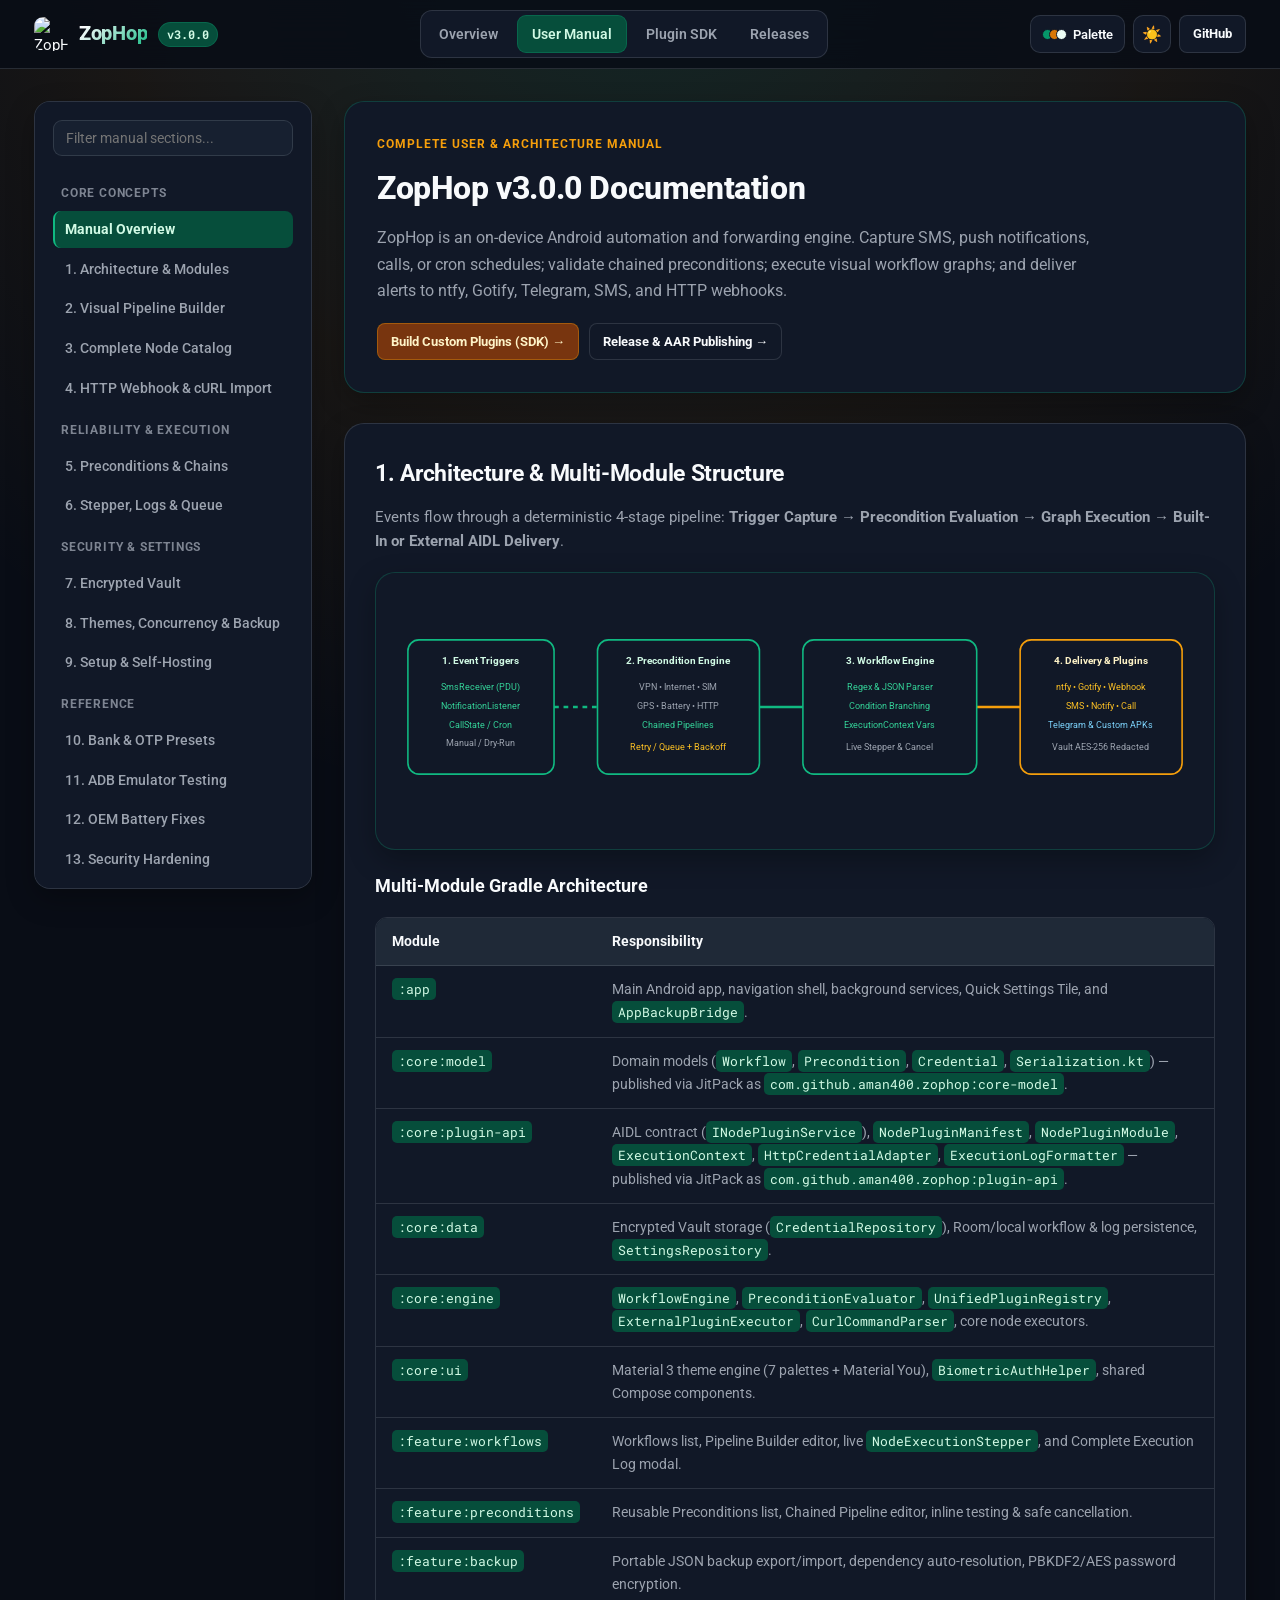
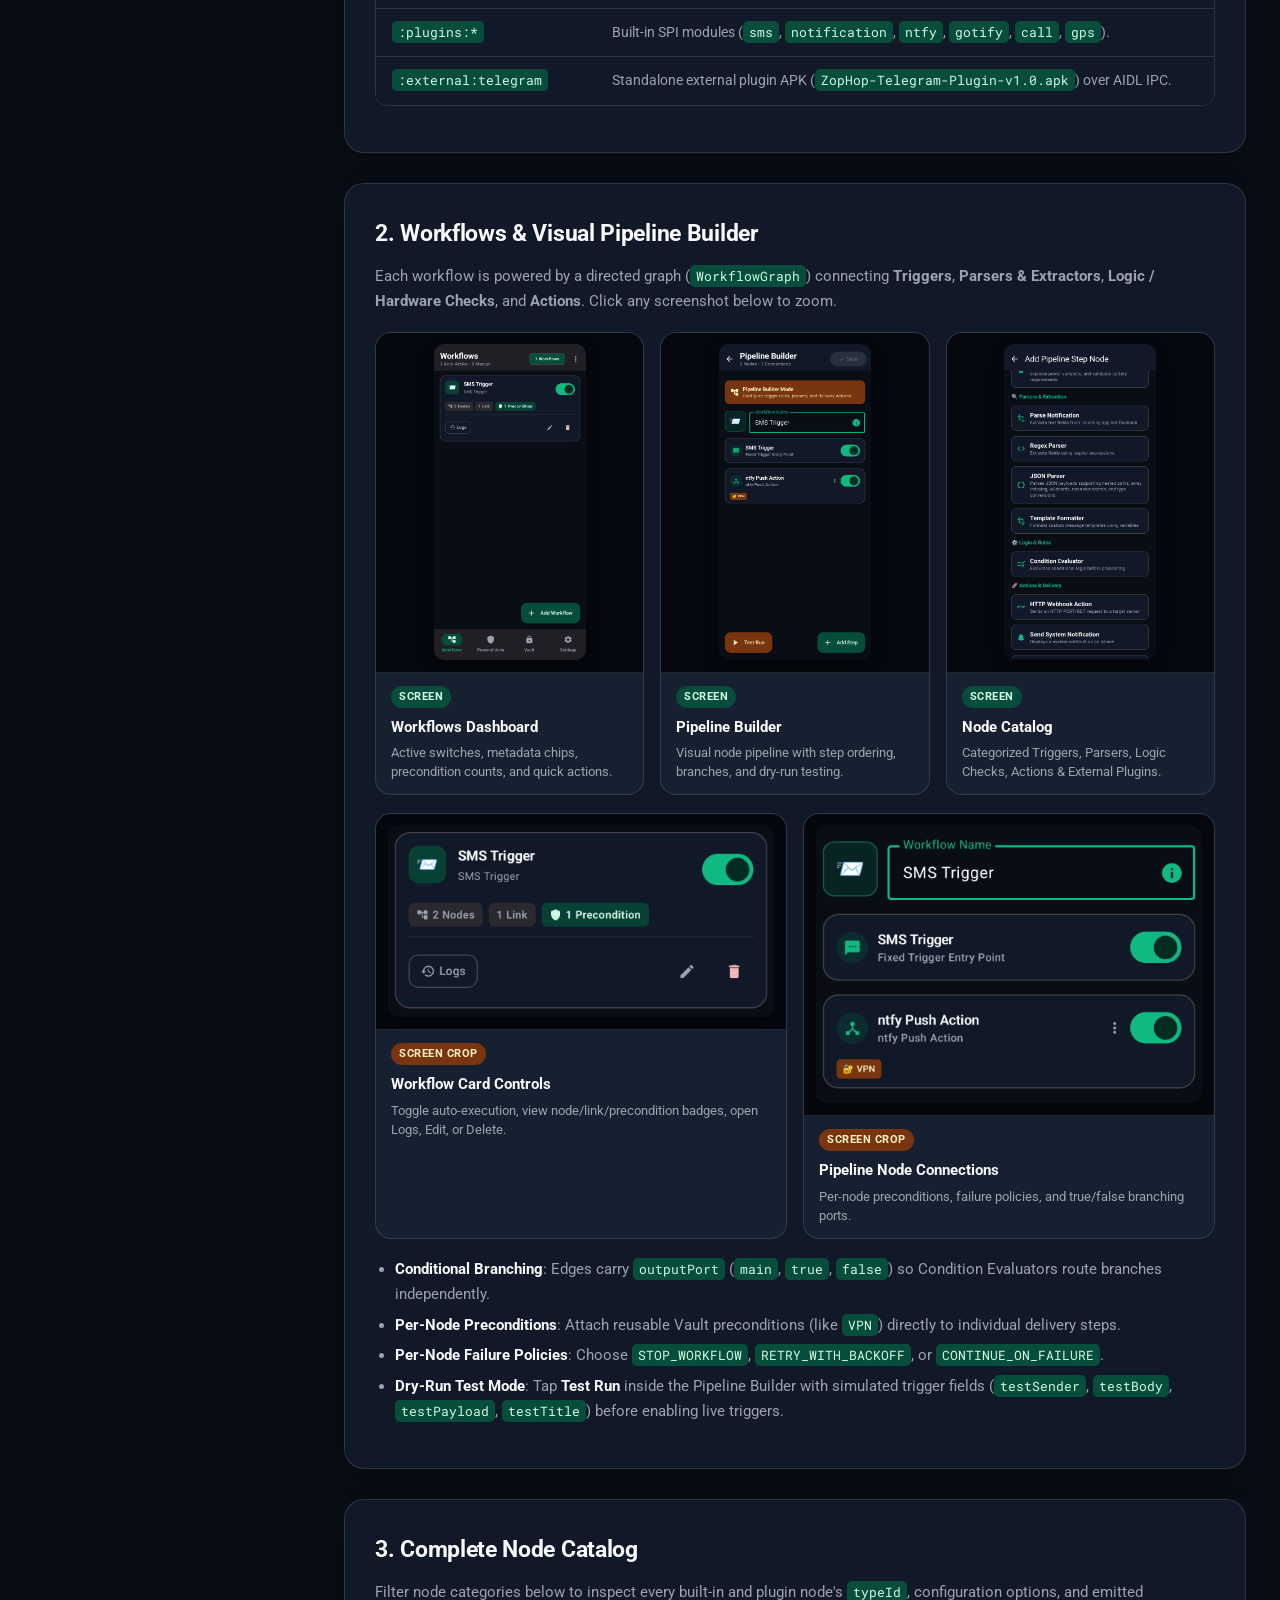
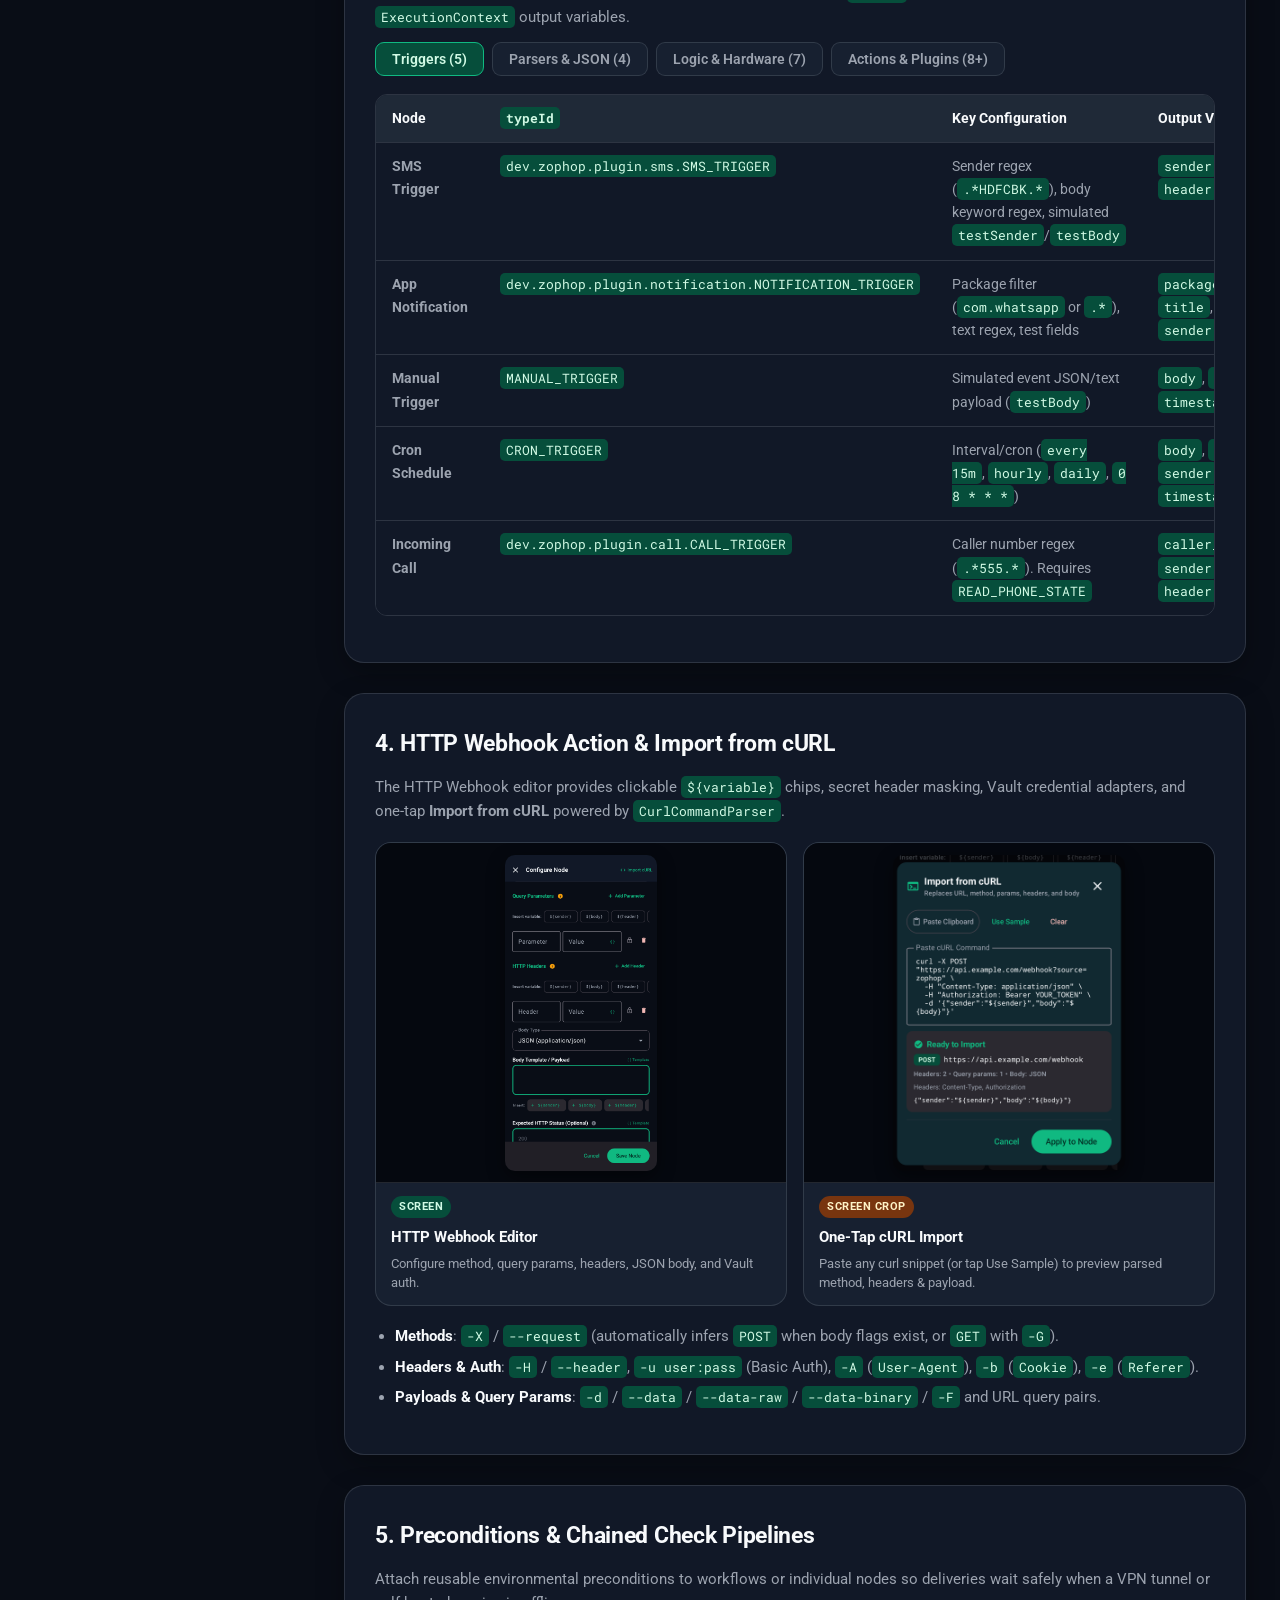
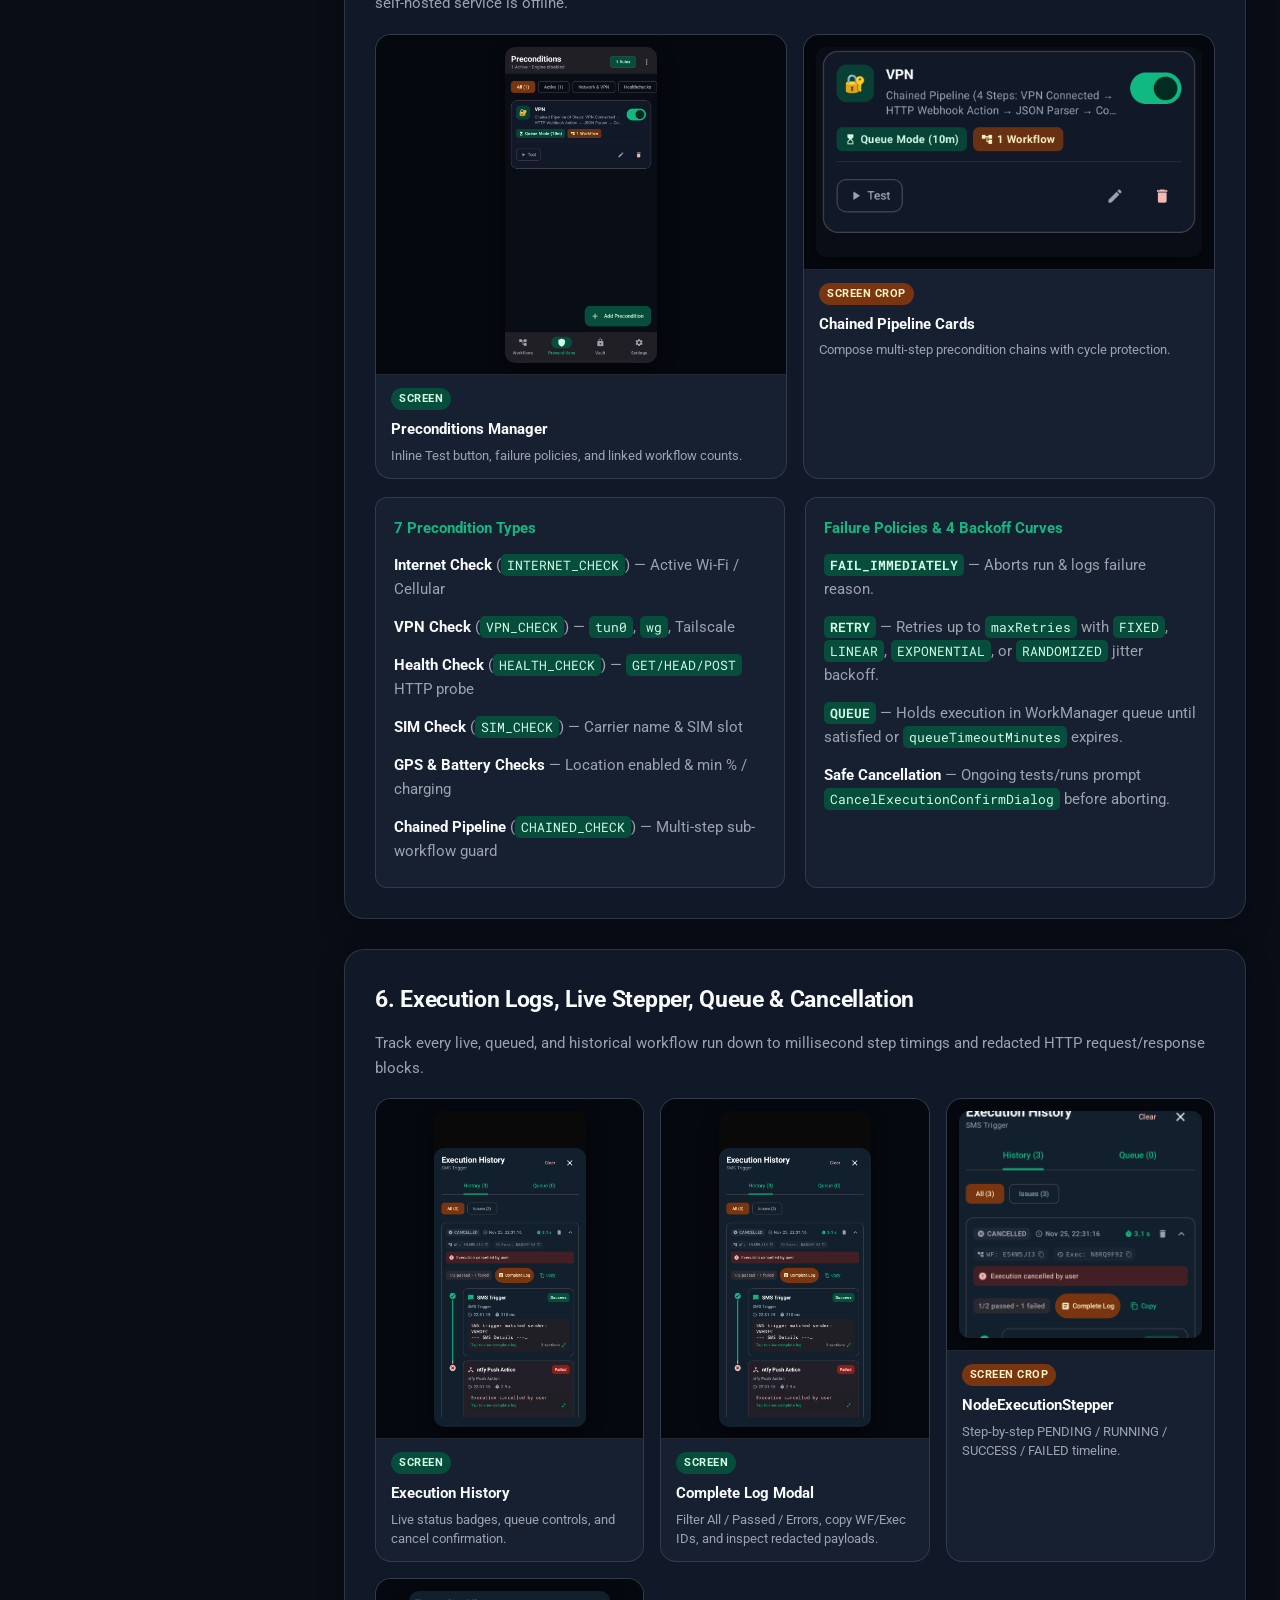
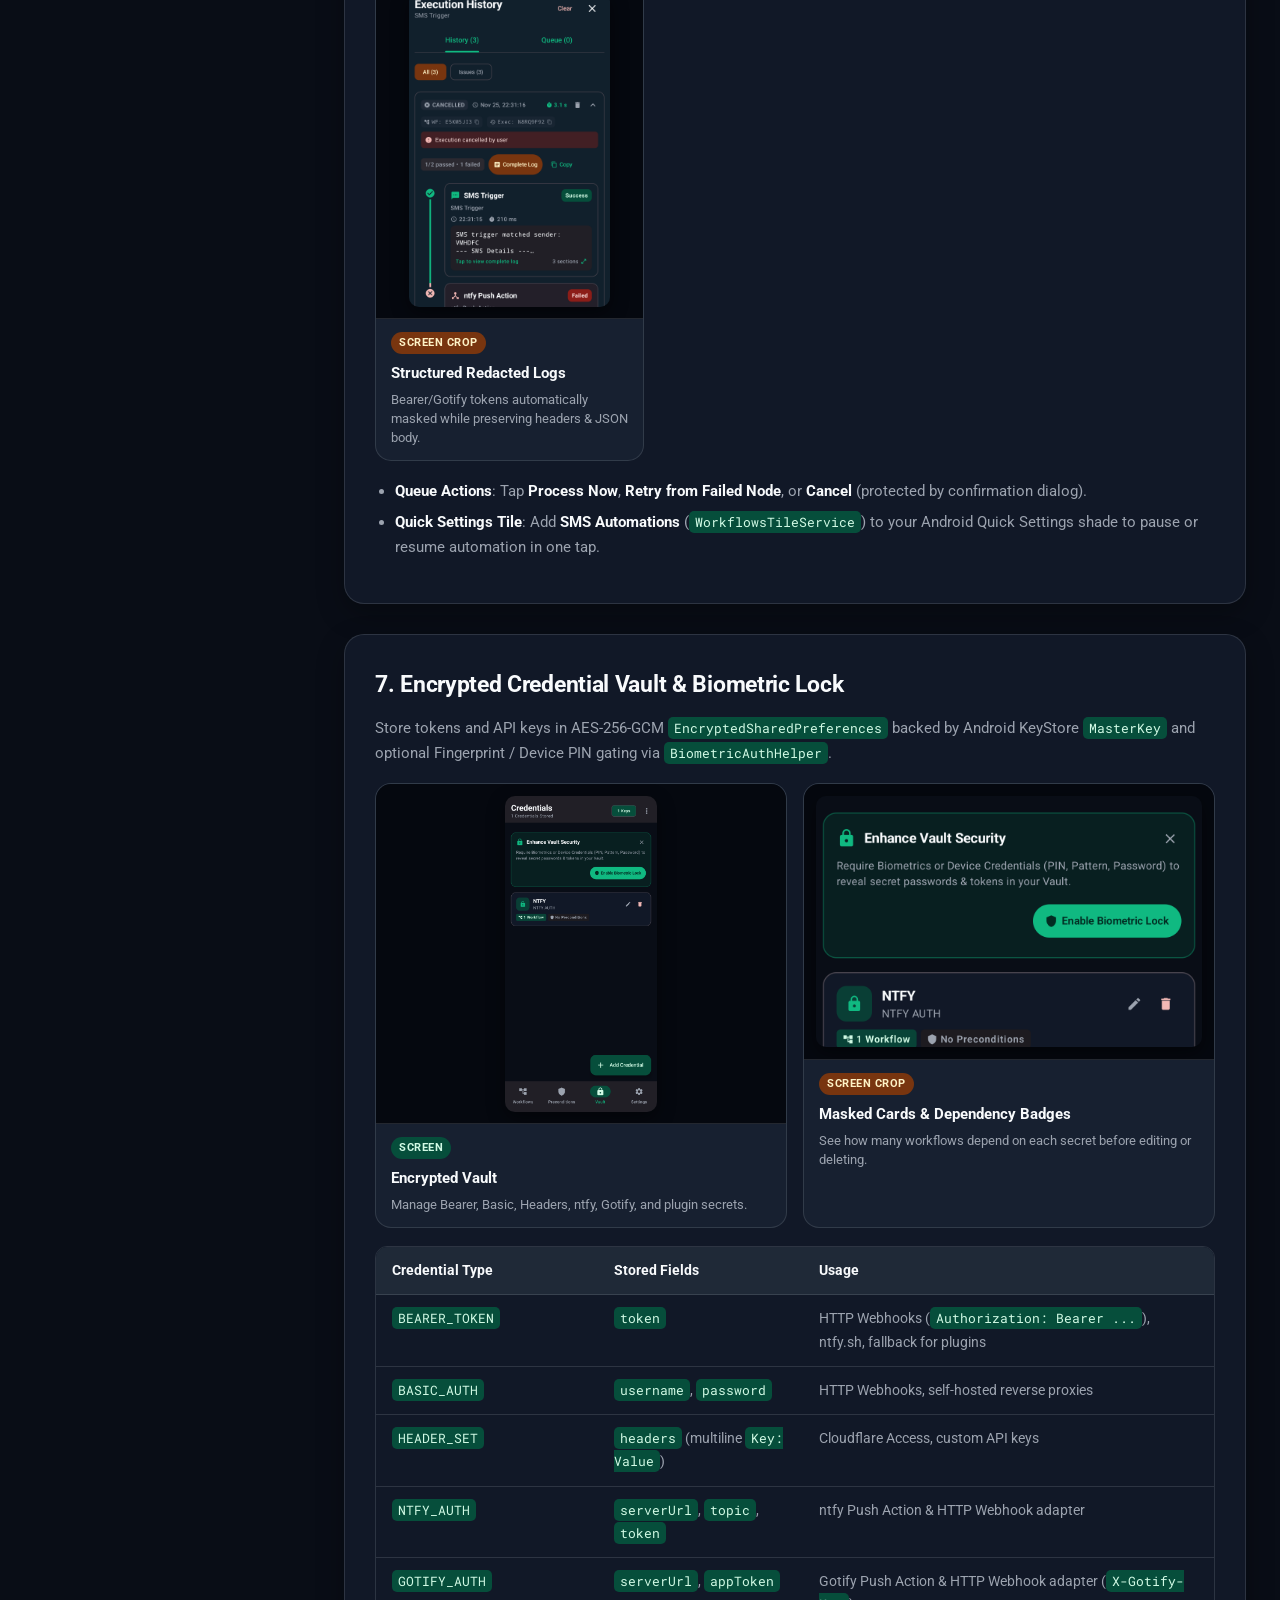
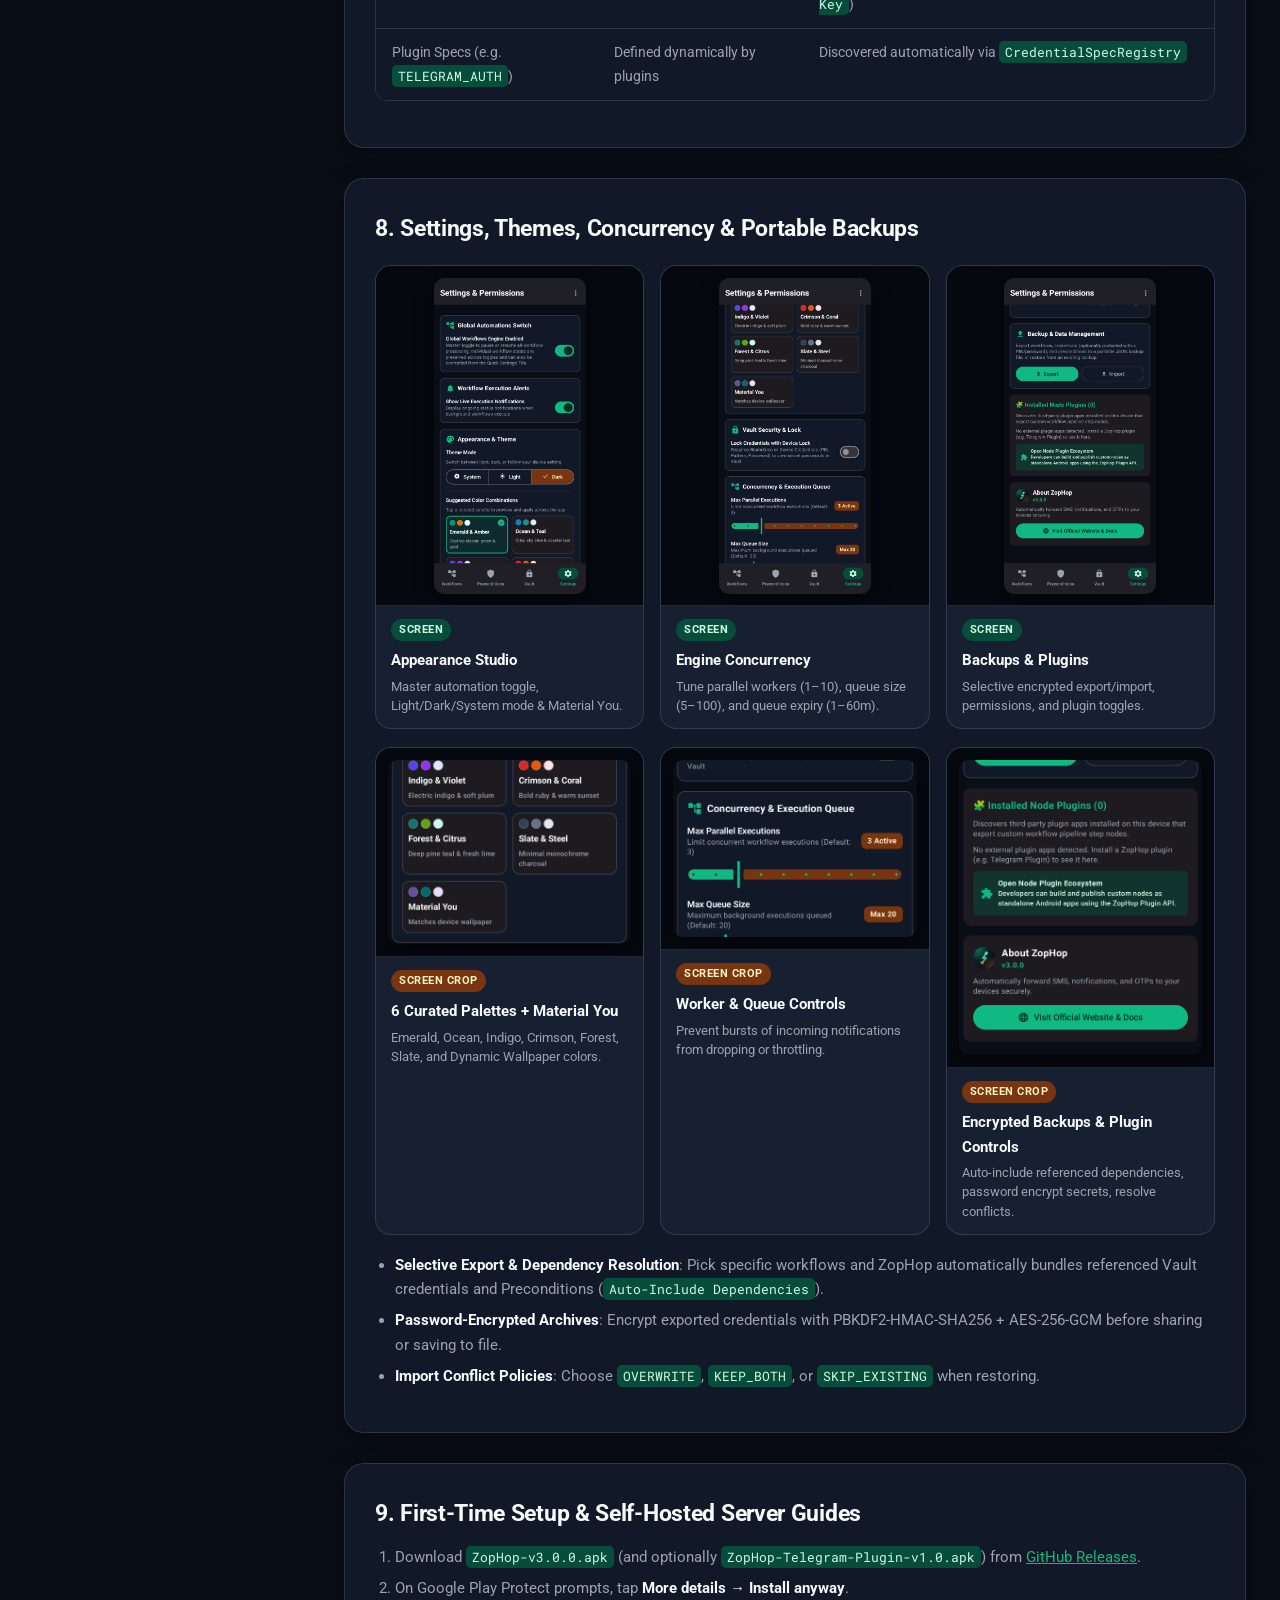
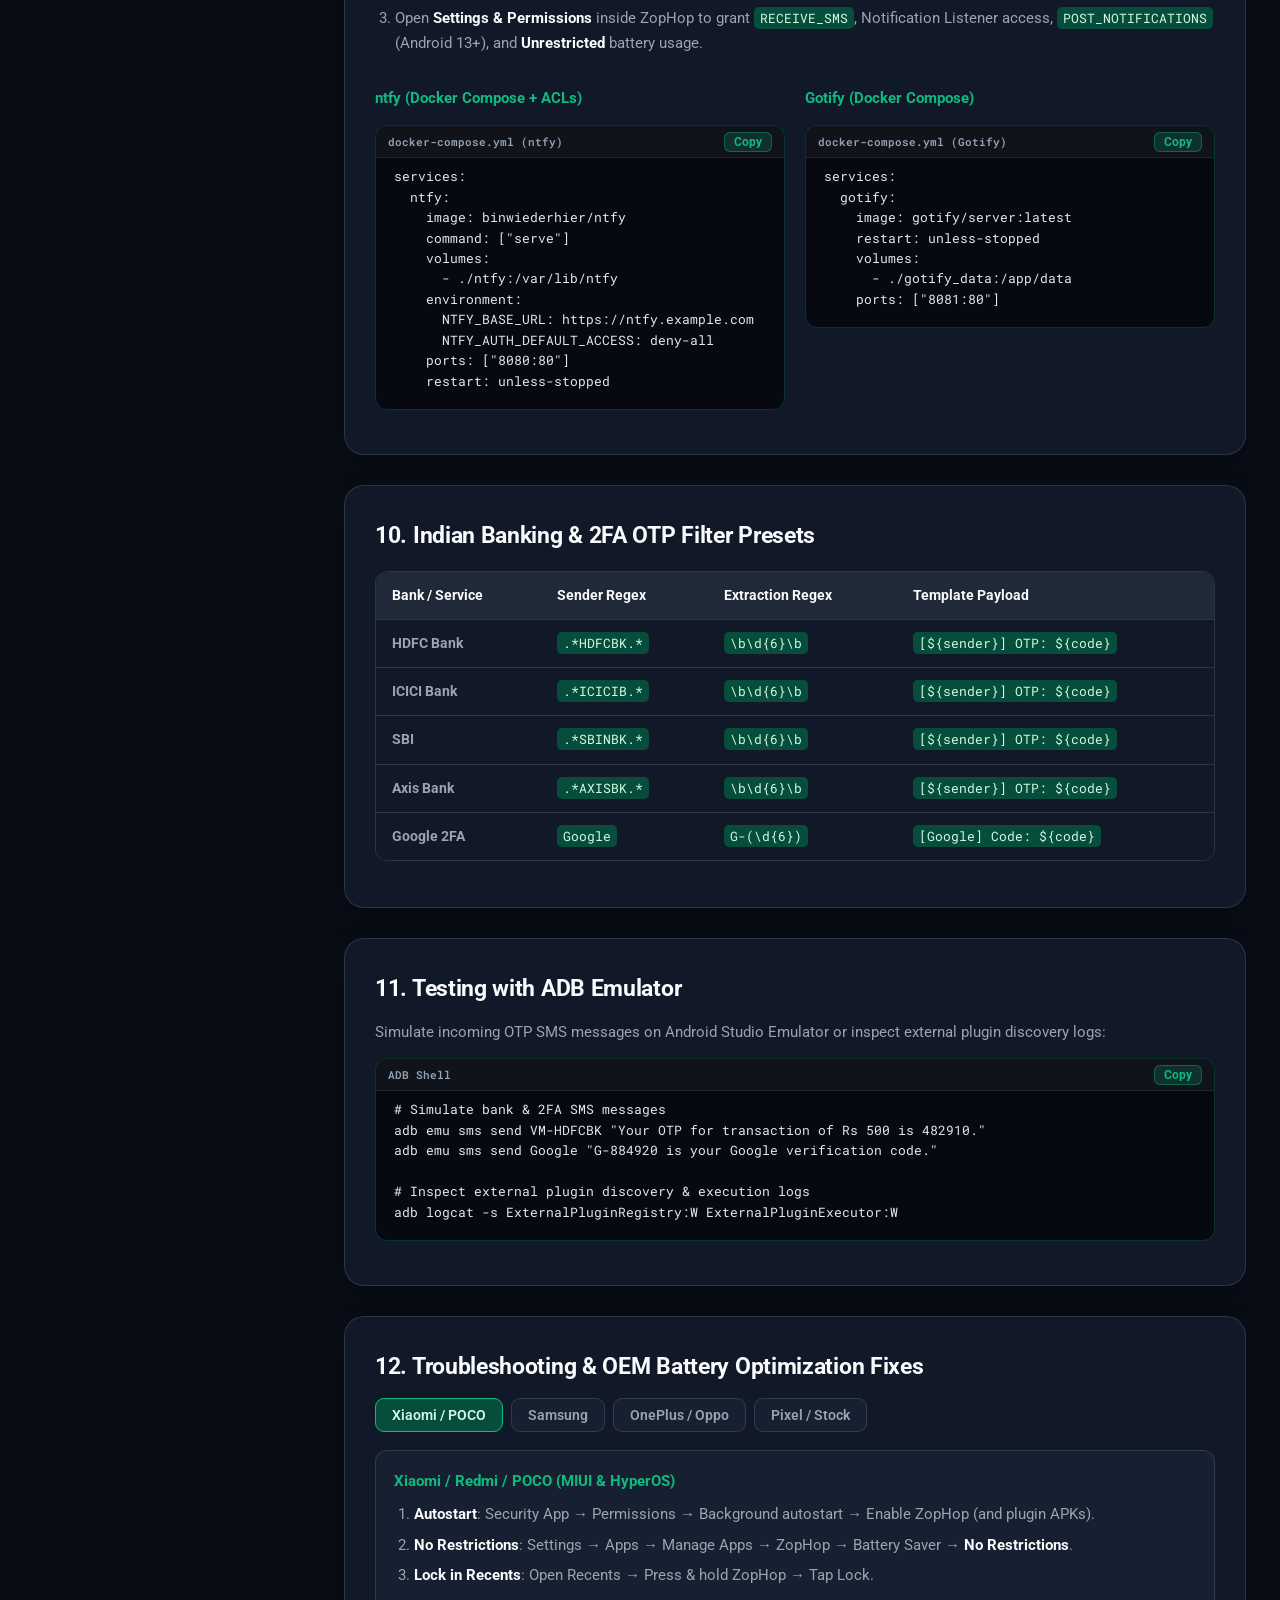
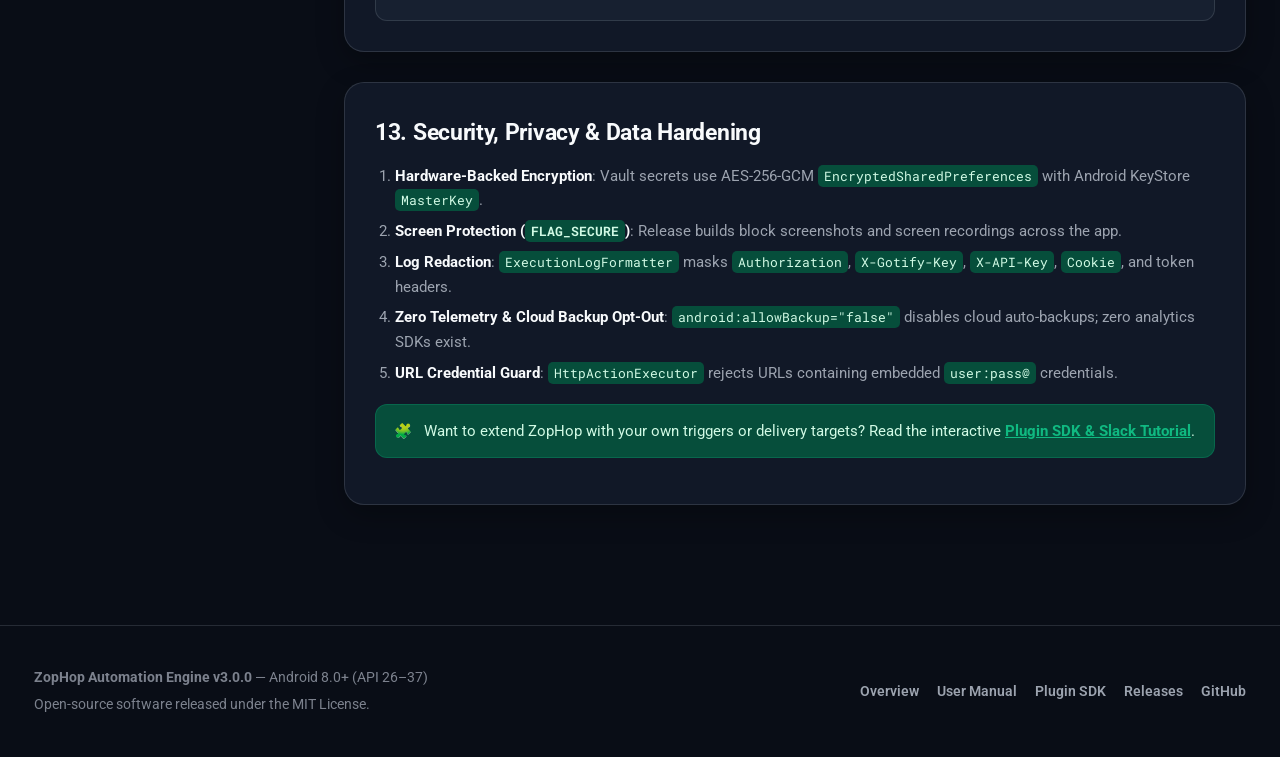
==== docs/manual.html @ 742d4a9e "docs(ci): revamp HTML docs portal, add JitPack SDK publishing, and centralize version constants - Re" ====
<!DOCTYPE html>
<html lang="en">
<head>
  <meta charset="UTF-8">
  <meta name="viewport" content="width=device-width, initial-scale=1.0">
  <title>ZopHop User &amp; Feature Manual — Complete Documentation</title>
  <meta name="description" content="Complete HTML documentation for ZopHop v3.0.0: Visual Workflow Builder, all 20+ nodes, JSON &amp; Regex parsers, cURL import, Preconditions, Live Execution Stepper, Biometric Vault, Themes, Concurrency &amp; Encrypted Backups.">
  <link rel="preconnect" href="https://fonts.googleapis.com">
  <link rel="preconnect" href="https://fonts.gstatic.com" crossorigin>
  <link href="https://fonts.googleapis.com/css2?family=Roboto:wght@400;500;700;900&family=Roboto+Mono:wght@400;500;700&display=swap" rel="stylesheet">
  <link rel="icon" type="image/svg+xml" href="assets/app-icon.svg">
  <link rel="stylesheet" href="styles.css">
  <script>const APP_VERSION = "3.0.0";</script>
  <script src="docs.js" defer></script>
</head>
<body>

  <!-- Shared Top Navigation -->
  <header class="site-header">
    <div class="container nav-bar">
      <a href="index.html" class="logo">
        <img src="assets/app-icon.svg" alt="ZopHop Logo" class="logo-img">
        <span class="logo-title">ZopHop</span>
        <span class="logo-ver app-version-v">v3.0.0</span>
      </a>

      <nav class="nav-pages" aria-label="Documentation Pages">
        <a href="index.html" class="nav-pill">Overview</a>
        <a href="manual.html" class="nav-pill active">User Manual</a>
        <a href="plugins.html" class="nav-pill">Plugin SDK</a>
        <a href="releases.html" class="nav-pill">Releases</a>
      </nav>

      <div class="nav-actions">
        <button id="sidebarToggle" class="icon-btn mobile-menu-btn" type="button" title="Toggle Table of Contents">☰</button>
        <button id="themeToggle" class="icon-btn" type="button" title="Toggle Dark/Light Theme">☀️</button>
        <a href="https://github.com/aman400/zophop" target="_blank" class="btn btn-secondary btn-sm">GitHub</a>
      </div>
    </div>
  </header>

  <div class="container">
    <div class="docs-shell">
      <!-- Sticky Sidebar TOC -->
      <aside class="docs-sidebar" id="docsSidebar">
        <input type="search" id="sidebarSearch" class="sidebar-search" placeholder="Filter manual sections...">

        <div class="sidebar-group-title">Core Concepts</div>
        <ul class="sidebar-nav">
          <li><a href="#overview" class="sidebar-link active" data-keywords="intro overview">Manual Overview</a></li>
          <li><a href="#architecture" class="sidebar-link" data-keywords="gradle modules architecture engine">1. Architecture &amp; Modules</a></li>
          <li><a href="#builder" class="sidebar-link" data-keywords="workflows pipeline graph card dry run test">2. Visual Pipeline Builder</a></li>
          <li><a href="#nodes" class="sidebar-link" data-keywords="trigger sms notification cron call regex json condition vpn gps">3. Complete Node Catalog</a></li>
          <li><a href="#curl" class="sidebar-link" data-keywords="http webhook curl import headers">4. HTTP Webhook &amp; cURL Import</a></li>
        </ul>

        <div class="sidebar-group-title">Reliability &amp; Execution</div>
        <ul class="sidebar-nav">
          <li><a href="#preconditions" class="sidebar-link" data-keywords="precondition vpn healthcheck chained backoff retry queue">5. Preconditions &amp; Chains</a></li>
          <li><a href="#logs" class="sidebar-link" data-keywords="stepper execution log queue cancel tile">6. Stepper, Logs &amp; Queue</a></li>
        </ul>

        <div class="sidebar-group-title">Security &amp; Settings</div>
        <ul class="sidebar-nav">
          <li><a href="#vault" class="sidebar-link" data-keywords="vault biometric keystore encrypted bearer gotify ntfy">7. Encrypted Vault</a></li>
          <li><a href="#settings" class="sidebar-link" data-keywords="themes palettes material you concurrency backup export import">8. Themes, Concurrency &amp; Backup</a></li>
          <li><a href="#setup" class="sidebar-link" data-keywords="install apk docker ntfy gotify">9. Setup &amp; Self-Hosting</a></li>
        </ul>

        <div class="sidebar-group-title">Reference</div>
        <ul class="sidebar-nav">
          <li><a href="#presets" class="sidebar-link" data-keywords="bank hdfc icici sbi axis google otp regex">10. Bank &amp; OTP Presets</a></li>
          <li><a href="#testing" class="sidebar-link" data-keywords="adb emulator sms logcat">11. ADB Emulator Testing</a></li>
          <li><a href="#battery" class="sidebar-link" data-keywords="oem xiaomi samsung oneplus pixel battery">12. OEM Battery Fixes</a></li>
          <li><a href="#security" class="sidebar-link" data-keywords="security flag_secure privacy redaction">13. Security Hardening</a></li>
        </ul>
      </aside>

      <!-- Main Documentation Body -->
      <main class="docs-content">
        <div class="doc-hero" id="overview">
          <span class="section-tag">Complete User &amp; Architecture Manual</span>
          <h1 class="section-title">ZopHop <span class="app-version-v">v3.0.0</span> Documentation</h1>
          <p class="section-subtitle" style="margin-bottom: 18px;">
            ZopHop is an on-device Android automation and forwarding engine. Capture SMS, push notifications, calls, or cron schedules; validate chained preconditions; execute visual workflow graphs; and deliver alerts to ntfy, Gotify, Telegram, SMS, and HTTP webhooks.
          </p>
          <div style="display:flex; gap:10px; flex-wrap:wrap;">
            <a href="plugins.html" class="btn btn-amber btn-sm">Build Custom Plugins (SDK) →</a>
            <a href="releases.html" class="btn btn-secondary btn-sm">Release &amp; AAR Publishing →</a>
          </div>
        </div>

        <!-- Section 1: Architecture -->
        <section class="doc-section" id="architecture">
          <h2>1. Architecture &amp; Multi-Module Structure</h2>
          <p>Events flow through a deterministic 4-stage pipeline: <strong>Trigger Capture → Precondition Evaluation → Graph Execution → Built-In or External AIDL Delivery</strong>.</p>

          <div class="arch-card" style="margin:18px 0;">
            <div class="arch-svg-container">
              <svg viewBox="0 0 1000 220" width="100%" height="220" fill="none" xmlns="http://www.w3.org/2000/svg">
                <path d="M 195 110 L 250 110" stroke="#10b981" stroke-width="3" stroke-dasharray="6 6"/>
                <path d="M 455 110 L 510 110" stroke="#10b981" stroke-width="3"/>
                <path d="M 730 110 L 785 110" stroke="#f59e0b" stroke-width="3"/>

                <rect x="10" y="25" width="185" height="170" rx="14" fill="#111827" stroke="#10b981" stroke-width="2"/>
                <text x="102" y="56" text-anchor="middle" fill="#d1fae5" font-family="Roboto, sans-serif" font-weight="700" font-size="13">1. Event Triggers</text>
                <text x="102" y="88" text-anchor="middle" fill="#34d399" font-family="Roboto, sans-serif" font-size="12">SmsReceiver (PDU)</text>
                <text x="102" y="112" text-anchor="middle" fill="#34d399" font-family="Roboto, sans-serif" font-size="12">NotificationListener</text>
                <text x="102" y="136" text-anchor="middle" fill="#34d399" font-family="Roboto, sans-serif" font-size="12">CallState / Cron</text>
                <text x="102" y="160" text-anchor="middle" fill="#9ca3af" font-family="Roboto, sans-serif" font-size="12">Manual / Dry-Run</text>

                <rect x="250" y="25" width="205" height="170" rx="14" fill="#111827" stroke="#10b981" stroke-width="2"/>
                <text x="352" y="56" text-anchor="middle" fill="#d1fae5" font-family="Roboto, sans-serif" font-weight="700" font-size="13">2. Precondition Engine</text>
                <text x="352" y="88" text-anchor="middle" fill="#9ca3af" font-family="Roboto, sans-serif" font-size="12">VPN • Internet • SIM</text>
                <text x="352" y="112" text-anchor="middle" fill="#9ca3af" font-family="Roboto, sans-serif" font-size="12">GPS • Battery • HTTP</text>
                <text x="352" y="136" text-anchor="middle" fill="#34d399" font-family="Roboto, sans-serif" font-size="12">Chained Pipelines</text>
                <text x="352" y="164" text-anchor="middle" fill="#fbbf24" font-family="Roboto, sans-serif" font-size="11">Retry / Queue + Backoff</text>

                <rect x="510" y="25" width="220" height="170" rx="14" fill="#111827" stroke="#10b981" stroke-width="2"/>
                <text x="620" y="56" text-anchor="middle" fill="#d1fae5" font-family="Roboto, sans-serif" font-weight="700" font-size="13">3. Workflow Engine</text>
                <text x="620" y="88" text-anchor="middle" fill="#34d399" font-family="Roboto, sans-serif" font-size="12">Regex &amp; JSON Parser</text>
                <text x="620" y="112" text-anchor="middle" fill="#34d399" font-family="Roboto, sans-serif" font-size="12">Condition Branching</text>
                <text x="620" y="136" text-anchor="middle" fill="#34d399" font-family="Roboto, sans-serif" font-size="12">ExecutionContext Vars</text>
                <text x="620" y="164" text-anchor="middle" fill="#9ca3af" font-family="Roboto, sans-serif" font-size="11">Live Stepper &amp; Cancel</text>

                <rect x="785" y="25" width="205" height="170" rx="14" fill="#111827" stroke="#f59e0b" stroke-width="2"/>
                <text x="887" y="56" text-anchor="middle" fill="#fef3c7" font-family="Roboto, sans-serif" font-weight="700" font-size="13">4. Delivery &amp; Plugins</text>
                <text x="887" y="88" text-anchor="middle" fill="#fbbf24" font-family="Roboto, sans-serif" font-size="12">ntfy • Gotify • Webhook</text>
                <text x="887" y="112" text-anchor="middle" fill="#fbbf24" font-family="Roboto, sans-serif" font-size="12">SMS • Notify • Call</text>
                <text x="887" y="136" text-anchor="middle" fill="#7dd3fc" font-family="Roboto, sans-serif" font-size="12">Telegram &amp; Custom APKs</text>
                <text x="887" y="164" text-anchor="middle" fill="#9ca3af" font-family="Roboto, sans-serif" font-size="11">Vault AES-256 Redacted</text>
              </svg>
            </div>
          </div>

          <h3>Multi-Module Gradle Architecture</h3>
          <div class="table-container">
            <table>
              <thead>
                <tr><th>Module</th><th>Responsibility</th></tr>
              </thead>
              <tbody>
                <tr><td><code>:app</code></td><td>Main Android app, navigation shell, background services, Quick Settings Tile, and <code>AppBackupBridge</code>.</td></tr>
                <tr><td><code>:core:model</code></td><td>Domain models (<code>Workflow</code>, <code>Precondition</code>, <code>Credential</code>, <code>Serialization.kt</code>) — published via JitPack as <code>com.github.aman400.zophop:core-model</code>.</td></tr>
                <tr><td><code>:core:plugin-api</code></td><td>AIDL contract (<code>INodePluginService</code>), <code>NodePluginManifest</code>, <code>NodePluginModule</code>, <code>ExecutionContext</code>, <code>HttpCredentialAdapter</code>, <code>ExecutionLogFormatter</code> — published via JitPack as <code>com.github.aman400.zophop:plugin-api</code>.</td></tr>
                <tr><td><code>:core:data</code></td><td>Encrypted Vault storage (<code>CredentialRepository</code>), Room/local workflow &amp; log persistence, <code>SettingsRepository</code>.</td></tr>
                <tr><td><code>:core:engine</code></td><td><code>WorkflowEngine</code>, <code>PreconditionEvaluator</code>, <code>UnifiedPluginRegistry</code>, <code>ExternalPluginExecutor</code>, <code>CurlCommandParser</code>, core node executors.</td></tr>
                <tr><td><code>:core:ui</code></td><td>Material 3 theme engine (7 palettes + Material You), <code>BiometricAuthHelper</code>, shared Compose components.</td></tr>
                <tr><td><code>:feature:workflows</code></td><td>Workflows list, Pipeline Builder editor, live <code>NodeExecutionStepper</code>, and Complete Execution Log modal.</td></tr>
                <tr><td><code>:feature:preconditions</code></td><td>Reusable Preconditions list, Chained Pipeline editor, inline testing &amp; safe cancellation.</td></tr>
                <tr><td><code>:feature:backup</code></td><td>Portable JSON backup export/import, dependency auto-resolution, PBKDF2/AES password encryption.</td></tr>
                <tr><td><code>:plugins:*</code></td><td>Built-in SPI modules (<code>sms</code>, <code>notification</code>, <code>ntfy</code>, <code>gotify</code>, <code>call</code>, <code>gps</code>).</td></tr>
                <tr><td><code>:external:telegram</code></td><td>Standalone external plugin APK (<code>ZopHop-Telegram-Plugin-v1.0.apk</code>) over AIDL IPC.</td></tr>
              </tbody>
            </table>
          </div>
        </section>

        <!-- Section 2: Workflows & Pipeline Builder -->
        <section class="doc-section" id="builder">
          <h2>2. Workflows &amp; Visual Pipeline Builder</h2>
          <p>Each workflow is powered by a directed graph (<code>WorkflowGraph</code>) connecting <strong>Triggers</strong>, <strong>Parsers &amp; Extractors</strong>, <strong>Logic / Hardware Checks</strong>, and <strong>Actions</strong>. Click any screenshot below to zoom.</p>

          <div class="shot-row">
            <div class="shot-card" data-title="Workflows Dashboard">
              <div class="shot-media"><img src="assets/screenshots/workflows-list.png" alt="Workflows List"></div>
              <div class="shot-meta"><span class="shot-badge">Screen</span><div class="shot-title">Workflows Dashboard</div><div class="shot-caption">Active switches, metadata chips, precondition counts, and quick actions.</div></div>
            </div>
            <div class="shot-card" data-title="Pipeline Builder Canvas">
              <div class="shot-media"><img src="assets/screenshots/pipeline-builder.png" alt="Pipeline Builder"></div>
              <div class="shot-meta"><span class="shot-badge">Screen</span><div class="shot-title">Pipeline Builder</div><div class="shot-caption">Visual node pipeline with step ordering, branches, and dry-run testing.</div></div>
            </div>
            <div class="shot-card" data-title="Step Picker Node Catalog">
              <div class="shot-media"><img src="assets/screenshots/node-catalog.png" alt="Node Catalog"></div>
              <div class="shot-meta"><span class="shot-badge">Screen</span><div class="shot-title">Node Catalog</div><div class="shot-caption">Categorized Triggers, Parsers, Logic Checks, Actions &amp; External Plugins.</div></div>
            </div>
          </div>

          <div class="shot-row">
            <div class="shot-card" data-title="Workflow Card Detail (Cropped)">
              <div class="shot-media"><img src="assets/screenshots/crop-workflow-card.png" alt="Workflow Card Cropping"></div>
              <div class="shot-meta"><span class="shot-badge crop">Screen Crop</span><div class="shot-title">Workflow Card Controls</div><div class="shot-caption">Toggle auto-execution, view node/link/precondition badges, open Logs, Edit, or Delete.</div></div>
            </div>
            <div class="shot-card" data-title="Pipeline Nodes &amp; Branches (Cropped)">
              <div class="shot-media"><img src="assets/screenshots/crop-pipeline-nodes.png" alt="Pipeline Nodes Cropping"></div>
              <div class="shot-meta"><span class="shot-badge crop">Screen Crop</span><div class="shot-title">Pipeline Node Connections</div><div class="shot-caption">Per-node preconditions, failure policies, and true/false branching ports.</div></div>
            </div>
          </div>

          <ul>
            <li><strong>Conditional Branching</strong>: Edges carry <code>outputPort</code> (<code>main</code>, <code>true</code>, <code>false</code>) so Condition Evaluators route branches independently.</li>
            <li><strong>Per-Node Preconditions</strong>: Attach reusable Vault preconditions (like <code>VPN</code>) directly to individual delivery steps.</li>
            <li><strong>Per-Node Failure Policies</strong>: Choose <code>STOP_WORKFLOW</code>, <code>RETRY_WITH_BACKOFF</code>, or <code>CONTINUE_ON_FAILURE</code>.</li>
            <li><strong>Dry-Run Test Mode</strong>: Tap <strong>Test Run</strong> inside the Pipeline Builder with simulated trigger fields (<code>testSender</code>, <code>testBody</code>, <code>testPayload</code>, <code>testTitle</code>) before enabling live triggers.</li>
          </ul>
        </section>

        <!-- Section 3: Complete Node Catalog (Tabbed UI) -->
        <section class="doc-section" id="nodes" data-tab-group="nodes">
          <h2>3. Complete Node Catalog</h2>
          <p>Filter node categories below to inspect every built-in and plugin node's <code>typeId</code>, configuration options, and emitted <code>ExecutionContext</code> output variables.</p>

          <div class="tab-nav">
            <button class="tab-btn active" data-tab="nodes-triggers" type="button">Triggers (5)</button>
            <button class="tab-btn" data-tab="nodes-parsers" type="button">Parsers &amp; JSON (4)</button>
            <button class="tab-btn" data-tab="nodes-logic" type="button">Logic &amp; Hardware (7)</button>
            <button class="tab-btn" data-tab="nodes-actions" type="button">Actions &amp; Plugins (8+)</button>
          </div>

          <div class="tab-panel active" id="nodes-triggers">
            <div class="table-container">
              <table>
                <thead><tr><th>Node</th><th><code>typeId</code></th><th>Key Configuration</th><th>Output Variables</th></tr></thead>
                <tbody>
                  <tr><td><strong>SMS Trigger</strong></td><td><code>dev.zophop.plugin.sms.SMS_TRIGGER</code></td><td>Sender regex (<code>.*HDFCBK.*</code>), body keyword regex, simulated <code>testSender</code>/<code>testBody</code></td><td><code>sender</code>, <code>body</code>, <code>header</code>, <code>text</code></td></tr>
                  <tr><td><strong>App Notification</strong></td><td><code>dev.zophop.plugin.notification.NOTIFICATION_TRIGGER</code></td><td>Package filter (<code>com.whatsapp</code> or <code>.*</code>), text regex, test fields</td><td><code>package_name</code>, <code>title</code>, <code>text</code>, <code>sender</code>, <code>body</code></td></tr>
                  <tr><td><strong>Manual Trigger</strong></td><td><code>MANUAL_TRIGGER</code></td><td>Simulated event JSON/text payload (<code>testBody</code>)</td><td><code>body</code>, <code>text</code>, <code>timestamp</code></td></tr>
                  <tr><td><strong>Cron Schedule</strong></td><td><code>CRON_TRIGGER</code></td><td>Interval/cron (<code>every 15m</code>, <code>hourly</code>, <code>daily</code>, <code>0 8 * * *</code>)</td><td><code>body</code>, <code>text</code>, <code>sender</code>, <code>timestamp</code></td></tr>
                  <tr><td><strong>Incoming Call</strong></td><td><code>dev.zophop.plugin.call.CALL_TRIGGER</code></td><td>Caller number regex (<code>.*555.*</code>). Requires <code>READ_PHONE_STATE</code></td><td><code>caller_number</code>, <code>sender</code>, <code>header</code></td></tr>
                </tbody>
              </table>
            </div>
          </div>

          <div class="tab-panel" id="nodes-parsers">
            <div class="table-container">
              <table>
                <thead><tr><th>Node</th><th><code>typeId</code></th><th>Capabilities</th><th>Outputs</th></tr></thead>
                <tbody>
                  <tr><td><strong>Parse Notification</strong></td><td><code>PARSE_NOTIFICATION</code></td><td>Regex field extraction from notification text into <code>outputKey</code></td><td><code>code</code>, <code>otp</code>, custom key</td></tr>
                  <tr><td><strong>Regex Parser</strong></td><td><code>REGEX_PARSER</code></td><td>Capture group 1 and named groups <code>(?&lt;amount&gt;...)</code></td><td><code>code</code>, <code>otp</code>, named groups</td></tr>
                  <tr><td><strong>JSON Parser</strong></td><td><code>JSON_PARSER</code></td><td>Path extraction from <code>http_response</code>/<code>body</code>; strips Markdown fences</td><td><code>json_output</code>, <code>code</code>, <code>otp</code>, custom key</td></tr>
                  <tr><td><strong>Template Formatter</strong></td><td><code>TEMPLATE_FORMATTER</code></td><td>Renders <code>${var}</code> &amp; <code>{var}</code> tokens into reusable payloads</td><td><code>formatted_payload</code>, <code>payload</code></td></tr>
                </tbody>
              </table>
            </div>
            <h4>JSON Parser Query Syntax &amp; 8 Target Types</h4>
            <ul>
              <li><strong>Nested &amp; Bracket Keys</strong>: <code>data.user.id</code>, <code>data['x-api-status']</code></li>
              <li><strong>Array &amp; Negative Indices</strong>: <code>items[0].code</code>, <code>items[-1]</code> (last item), <code>matrix[0][1]</code></li>
              <li><strong>Wildcard Projection</strong>: <code>users[*].name</code></li>
              <li><strong>Collection Lengths</strong>: <code>items.length</code>, <code>items.size</code>, <code>items.count</code></li>
              <li><strong>Recursive Deep Search</strong>: <code>..otp</code> (finds first non-null <code>otp</code> key at any depth)</li>
              <li><strong>Target Types (<code>targetType</code>)</strong>: <code>AUTO</code>, <code>STRING</code>, <code>NUMBER</code>, <code>DOUBLE</code>, <code>BOOLEAN</code>, <code>JSON_STRING</code>, <code>COUNT</code>, <code>ARRAY</code> (with <code>defaultValue</code> fallback).</li>
            </ul>
          </div>

          <div class="tab-panel" id="nodes-logic">
            <ul>
              <li><strong>Condition Evaluator (<code>CONDITION</code>)</strong>: Branches onto <code>"true"</code> or <code>"false"</code> ports across 14 operators:
                <ul>
                  <li>String: <code>EQUALS</code>, <code>NOT_EQUALS</code>, <code>CONTAINS</code>, <code>NOT_CONTAINS</code>, <code>STARTS_WITH</code>, <code>ENDS_WITH</code>, <code>REGEX_MATCH</code>, <code>NOT_REGEX_MATCH</code></li>
                  <li>Presence: <code>NOT_EMPTY</code>, <code>IS_EMPTY</code></li>
                  <li>Numeric: <code>GREATER_THAN</code>, <code>GREATER_THAN_OR_EQUAL</code>, <code>LESS_THAN</code>, <code>LESS_THAN_OR_EQUAL</code></li>
                </ul>
              </li>
              <li><strong>VPN Check (<code>VPN_CHECK</code>)</strong>: Inspects <code>tun</code>, <code>wg</code>, <code>tailscale</code>. Outputs <code>vpn_connected</code>, <code>vpn_interface</code>, <code>vpn_type</code>.</li>
              <li><strong>GPS Check (<code>GPS_CHECK</code>)</strong>: Verifies location hardware &amp; captures coordinates. Outputs <code>gps_enabled</code>, <code>latitude</code>, <code>longitude</code>, <code>accuracy</code>, <code>maps_url</code>.</li>
              <li><strong>Internet Check (<code>INTERNET_CHECK</code>)</strong>: Verifies active connectivity (<code>ANY</code>, <code>WIFI</code>, <code>CELLULAR</code>). Outputs <code>internet_connected</code>, <code>network_type</code>, <code>is_metered</code>.</li>
              <li><strong>Bluetooth Check (<code>BLUETOOTH_CHECK</code>)</strong>: Checks Bluetooth state &amp; optional bonded device name. Outputs <code>bluetooth_enabled</code>, <code>bluetooth_connected</code>, <code>connected_device_name</code>, <code>bonded_device_count</code>.</li>
              <li><strong>SIM Check (<code>SIM_CHECK</code>)</strong>: Verifies SIM readiness &amp; carrier name filter. Outputs <code>sim_ready</code>, <code>carrier_name</code>, <code>sim_count</code>, <code>is_roaming</code>.</li>
              <li><strong>Battery Check (<code>BATTERY_CHECK</code>)</strong>: Enforces minimum battery % &amp; optional charging state. Outputs <code>battery_percent</code>, <code>is_charging</code>, <code>charging_status</code>.</li>
            </ul>
          </div>

          <div class="tab-panel" id="nodes-actions">
            <div class="table-container">
              <table>
                <thead><tr><th>Action Node</th><th><code>typeId</code></th><th>Capabilities &amp; Notes</th></tr></thead>
                <tbody>
                  <tr><td><strong>ntfy Push</strong></td><td><code>dev.zophop.plugin.ntfy.NTFY_ACTION</code></td><td>Topic, priority (1–5), title, tags, <code>NTFY_AUTH</code> / <code>BEARER_TOKEN</code> Vault auth.</td></tr>
                  <tr><td><strong>Gotify Push</strong></td><td><code>dev.zophop.plugin.gotify.GOTIFY_ACTION</code></td><td>Gotify server push with priority (1–10) &amp; <code>X-Gotify-Key</code> (<code>GOTIFY_AUTH</code>).</td></tr>
                  <tr><td><strong>HTTP Webhook</strong></td><td><code>HTTP_ACTION</code></td><td><code>GET/POST/PUT/PATCH/DELETE/HEAD</code>, headers, JSON/Form/Raw body, Vault auth, <strong>cURL Import</strong>. Outputs <code>http_response</code>, <code>http_status</code>.</td></tr>
                  <tr><td><strong>System Notification</strong></td><td><code>SEND_NOTIFICATION_ACTION</code></td><td>Displays local Android notification with <code>${variable}</code> title/body templates.</td></tr>
                  <tr><td><strong>Send SMS</strong></td><td><code>dev.zophop.plugin.sms.SEND_SMS_ACTION</code></td><td>Sends outbound SMS via device SIM. Requires <code>SEND_SMS</code> permission.</td></tr>
                  <tr><td><strong>Get GPS Location</strong></td><td><code>dev.zophop.plugin.gps.GET_LOCATION_ACTION</code></td><td>Fetches coordinates and writes <code>latitude</code>, <code>longitude</code>, <code>accuracy</code>, <code>maps_url</code>.</td></tr>
                  <tr><td><strong>Answer / Disconnect Call</strong></td><td><code>dev.zophop.plugin.call.*</code></td><td>Rejects or answers incoming calls paired with <code>CALL_TRIGGER</code> (Android 9+).</td></tr>
                  <tr><td><strong>Telegram Bot</strong> <span class="pill sky">External APK</span></td><td><code>dev.zophop.plugin.telegram.TELEGRAM_ACTION</code></td><td>Sends messages via <code>@BotFather</code> token (<code>TELEGRAM_AUTH</code>). Requires <code>ZopHop-Telegram-Plugin-v1.0.apk</code>.</td></tr>
                </tbody>
              </table>
            </div>
          </div>
        </section>

        <!-- Section 4: HTTP Webhook & cURL Import -->
        <section class="doc-section" id="curl">
          <h2>4. HTTP Webhook Action &amp; Import from cURL</h2>
          <p>The HTTP Webhook editor provides clickable <code>${variable}</code> chips, secret header masking, Vault credential adapters, and one-tap <strong>Import from cURL</strong> powered by <code>CurlCommandParser</code>.</p>

          <div class="shot-row">
            <div class="shot-card" data-title="HTTP Webhook Action Config">
              <div class="shot-media"><img src="assets/screenshots/http-webhook-config.png" alt="HTTP Webhook Config"></div>
              <div class="shot-meta"><span class="shot-badge">Screen</span><div class="shot-title">HTTP Webhook Editor</div><div class="shot-caption">Configure method, query params, headers, JSON body, and Vault auth.</div></div>
            </div>
            <div class="shot-card" data-title="Import from cURL Dialog (Cropped)">
              <div class="shot-media"><img src="assets/screenshots/crop-curl-import.png" alt="Import from cURL Crop"></div>
              <div class="shot-meta"><span class="shot-badge crop">Screen Crop</span><div class="shot-title">One-Tap cURL Import</div><div class="shot-caption">Paste any curl snippet (or tap Use Sample) to preview parsed method, headers &amp; payload.</div></div>
            </div>
          </div>

          <ul>
            <li><strong>Methods</strong>: <code>-X</code> / <code>--request</code> (automatically infers <code>POST</code> when body flags exist, or <code>GET</code> with <code>-G</code>).</li>
            <li><strong>Headers &amp; Auth</strong>: <code>-H</code> / <code>--header</code>, <code>-u user:pass</code> (Basic Auth), <code>-A</code> (<code>User-Agent</code>), <code>-b</code> (<code>Cookie</code>), <code>-e</code> (<code>Referer</code>).</li>
            <li><strong>Payloads &amp; Query Params</strong>: <code>-d</code> / <code>--data</code> / <code>--data-raw</code> / <code>--data-binary</code> / <code>-F</code> and URL query pairs.</li>
          </ul>
        </section>

        <!-- Section 5: Preconditions & Chained Pipelines -->
        <section class="doc-section" id="preconditions">
          <h2>5. Preconditions &amp; Chained Check Pipelines</h2>
          <p>Attach reusable environmental preconditions to workflows or individual nodes so deliveries wait safely when a VPN tunnel or self-hosted service is offline.</p>

          <div class="shot-row">
            <div class="shot-card" data-title="Preconditions Screen">
              <div class="shot-media"><img src="assets/screenshots/preconditions-list.png" alt="Preconditions List"></div>
              <div class="shot-meta"><span class="shot-badge">Screen</span><div class="shot-title">Preconditions Manager</div><div class="shot-caption">Inline Test button, failure policies, and linked workflow counts.</div></div>
            </div>
            <div class="shot-card" data-title="Chained Precondition Detail (Cropped)">
              <div class="shot-media"><img src="assets/screenshots/crop-precondition-chain.png" alt="Precondition Chain Cropping"></div>
              <div class="shot-meta"><span class="shot-badge crop">Screen Crop</span><div class="shot-title">Chained Pipeline Cards</div><div class="shot-caption">Compose multi-step precondition chains with cycle protection.</div></div>
            </div>
          </div>

          <div class="grid-2">
            <div class="subcard">
              <h4 style="margin-top:0;">7 Precondition Types</h4>
              <ul class="card-list">
                <li><strong>Internet Check</strong> (<code>INTERNET_CHECK</code>) — Active Wi-Fi / Cellular</li>
                <li><strong>VPN Check</strong> (<code>VPN_CHECK</code>) — <code>tun0</code>, <code>wg</code>, Tailscale</li>
                <li><strong>Health Check</strong> (<code>HEALTH_CHECK</code>) — <code>GET/HEAD/POST</code> HTTP probe</li>
                <li><strong>SIM Check</strong> (<code>SIM_CHECK</code>) — Carrier name &amp; SIM slot</li>
                <li><strong>GPS &amp; Battery Checks</strong> — Location enabled &amp; min % / charging</li>
                <li><strong>Chained Pipeline</strong> (<code>CHAINED_CHECK</code>) — Multi-step sub-workflow guard</li>
              </ul>
            </div>
            <div class="subcard">
              <h4 style="margin-top:0;">Failure Policies &amp; 4 Backoff Curves</h4>
              <ul class="card-list">
                <li><strong><code>FAIL_IMMEDIATELY</code></strong> — Aborts run &amp; logs failure reason.</li>
                <li><strong><code>RETRY</code></strong> — Retries up to <code>maxRetries</code> with <code>FIXED</code>, <code>LINEAR</code>, <code>EXPONENTIAL</code>, or <code>RANDOMIZED</code> jitter backoff.</li>
                <li><strong><code>QUEUE</code></strong> — Holds execution in WorkManager queue until satisfied or <code>queueTimeoutMinutes</code> expires.</li>
                <li><strong>Safe Cancellation</strong> — Ongoing tests/runs prompt <code>CancelExecutionConfirmDialog</code> before aborting.</li>
              </ul>
            </div>
          </div>
        </section>

        <!-- Section 6: Execution Logs, Live Stepper & Queue -->
        <section class="doc-section" id="logs">
          <h2>6. Execution Logs, Live Stepper, Queue &amp; Cancellation</h2>
          <p>Track every live, queued, and historical workflow run down to millisecond step timings and redacted HTTP request/response blocks.</p>

          <div class="shot-row">
            <div class="shot-card" data-title="Execution History &amp; Stepper">
              <div class="shot-media"><img src="assets/screenshots/execution-logs.png" alt="Execution Logs"></div>
              <div class="shot-meta"><span class="shot-badge">Screen</span><div class="shot-title">Execution History</div><div class="shot-caption">Live status badges, queue controls, and cancel confirmation.</div></div>
            </div>
            <div class="shot-card" data-title="Complete Execution Log Modal">
              <div class="shot-media"><img src="assets/screenshots/complete-log-dialog.png" alt="Complete Log Modal"></div>
              <div class="shot-meta"><span class="shot-badge">Screen</span><div class="shot-title">Complete Log Modal</div><div class="shot-caption">Filter All / Passed / Errors, copy WF/Exec IDs, and inspect redacted payloads.</div></div>
            </div>
            <div class="shot-card" data-title="Live Stepper Progress (Cropped)">
              <div class="shot-media"><img src="assets/screenshots/crop-execution-stepper.png" alt="Stepper Cropping"></div>
              <div class="shot-meta"><span class="shot-badge crop">Screen Crop</span><div class="shot-title">NodeExecutionStepper</div><div class="shot-caption">Step-by-step PENDING / RUNNING / SUCCESS / FAILED timeline.</div></div>
            </div>
            <div class="shot-card" data-title="Complete Log Trace (Cropped)">
              <div class="shot-media"><img src="assets/screenshots/crop-complete-log.png" alt="Complete Log Cropping"></div>
              <div class="shot-meta"><span class="shot-badge crop">Screen Crop</span><div class="shot-title">Structured Redacted Logs</div><div class="shot-caption">Bearer/Gotify tokens automatically masked while preserving headers &amp; JSON body.</div></div>
            </div>
          </div>

          <ul>
            <li><strong>Queue Actions</strong>: Tap <strong>Process Now</strong>, <strong>Retry from Failed Node</strong>, or <strong>Cancel</strong> (protected by confirmation dialog).</li>
            <li><strong>Quick Settings Tile</strong>: Add <strong>SMS Automations</strong> (<code>WorkflowsTileService</code>) to your Android Quick Settings shade to pause or resume automation in one tap.</li>
          </ul>
        </section>

        <!-- Section 7: Encrypted Vault -->
        <section class="doc-section" id="vault">
          <h2>7. Encrypted Credential Vault &amp; Biometric Lock</h2>
          <p>Store tokens and API keys in AES-256-GCM <code>EncryptedSharedPreferences</code> backed by Android KeyStore <code>MasterKey</code> and optional Fingerprint / Device PIN gating via <code>BiometricAuthHelper</code>.</p>

          <div class="shot-row">
            <div class="shot-card" data-title="Encrypted Credential Vault">
              <div class="shot-media"><img src="assets/screenshots/vault-screen.png" alt="Vault Screen"></div>
              <div class="shot-meta"><span class="shot-badge">Screen</span><div class="shot-title">Encrypted Vault</div><div class="shot-caption">Manage Bearer, Basic, Headers, ntfy, Gotify, and plugin secrets.</div></div>
            </div>
            <div class="shot-card" data-title="Biometric Lock &amp; Usage Badges (Cropped)">
              <div class="shot-media"><img src="assets/screenshots/crop-vault-card.png" alt="Vault Card Cropping"></div>
              <div class="shot-meta"><span class="shot-badge crop">Screen Crop</span><div class="shot-title">Masked Cards &amp; Dependency Badges</div><div class="shot-caption">See how many workflows depend on each secret before editing or deleting.</div></div>
            </div>
          </div>

          <div class="table-container">
            <table>
              <thead><tr><th>Credential Type</th><th>Stored Fields</th><th>Usage</th></tr></thead>
              <tbody>
                <tr><td><code>BEARER_TOKEN</code></td><td><code>token</code></td><td>HTTP Webhooks (<code>Authorization: Bearer ...</code>), ntfy.sh, fallback for plugins</td></tr>
                <tr><td><code>BASIC_AUTH</code></td><td><code>username</code>, <code>password</code></td><td>HTTP Webhooks, self-hosted reverse proxies</td></tr>
                <tr><td><code>HEADER_SET</code></td><td><code>headers</code> (multiline <code>Key: Value</code>)</td><td>Cloudflare Access, custom API keys</td></tr>
                <tr><td><code>NTFY_AUTH</code></td><td><code>serverUrl</code>, <code>topic</code>, <code>token</code></td><td>ntfy Push Action &amp; HTTP Webhook adapter</td></tr>
                <tr><td><code>GOTIFY_AUTH</code></td><td><code>serverUrl</code>, <code>appToken</code></td><td>Gotify Push Action &amp; HTTP Webhook adapter (<code>X-Gotify-Key</code>)</td></tr>
                <tr><td>Plugin Specs (e.g. <code>TELEGRAM_AUTH</code>)</td><td>Defined dynamically by plugins</td><td>Discovered automatically via <code>CredentialSpecRegistry</code></td></tr>
              </tbody>
            </table>
          </div>
        </section>

        <!-- Section 8: Settings, Themes, Concurrency & Backups -->
        <section class="doc-section" id="settings">
          <h2>8. Settings, Themes, Concurrency &amp; Portable Backups</h2>

          <div class="shot-row">
            <div class="shot-card" data-title="Appearance &amp; Theme Settings">
              <div class="shot-media"><img src="assets/screenshots/settings-appearance.png" alt="Settings Appearance"></div>
              <div class="shot-meta"><span class="shot-badge">Screen</span><div class="shot-title">Appearance Studio</div><div class="shot-caption">Master automation toggle, Light/Dark/System mode &amp; Material You.</div></div>
            </div>
            <div class="shot-card" data-title="Concurrency &amp; Queue Limits">
              <div class="shot-media"><img src="assets/screenshots/settings-concurrency.png" alt="Settings Concurrency"></div>
              <div class="shot-meta"><span class="shot-badge">Screen</span><div class="shot-title">Engine Concurrency</div><div class="shot-caption">Tune parallel workers (1–10), queue size (5–100), and queue expiry (1–60m).</div></div>
            </div>
            <div class="shot-card" data-title="Backups &amp; Installed Plugins">
              <div class="shot-media"><img src="assets/screenshots/settings-backup-plugins.png" alt="Settings Backup &amp; Plugins"></div>
              <div class="shot-meta"><span class="shot-badge">Screen</span><div class="shot-title">Backups &amp; Plugins</div><div class="shot-caption">Selective encrypted export/import, permissions, and plugin toggles.</div></div>
            </div>
          </div>

          <div class="shot-row">
            <div class="shot-card" data-title="7 Color Palettes (Cropped)">
              <div class="shot-media"><img src="assets/screenshots/crop-theme-palettes.png" alt="Theme Palettes Cropping"></div>
              <div class="shot-meta"><span class="shot-badge crop">Screen Crop</span><div class="shot-title">6 Curated Palettes + Material You</div><div class="shot-caption">Emerald, Ocean, Indigo, Crimson, Forest, Slate, and Dynamic Wallpaper colors.</div></div>
            </div>
            <div class="shot-card" data-title="Concurrency Sliders (Cropped)">
              <div class="shot-media"><img src="assets/screenshots/crop-concurrency-queue.png" alt="Concurrency Sliders Cropping"></div>
              <div class="shot-meta"><span class="shot-badge crop">Screen Crop</span><div class="shot-title">Worker &amp; Queue Controls</div><div class="shot-caption">Prevent bursts of incoming notifications from dropping or throttling.</div></div>
            </div>
            <div class="shot-card" data-title="Backup &amp; Plugins Section (Cropped)">
              <div class="shot-media"><img src="assets/screenshots/crop-backup-plugins.png" alt="Backup &amp; Plugins Cropping"></div>
              <div class="shot-meta"><span class="shot-badge crop">Screen Crop</span><div class="shot-title">Encrypted Backups &amp; Plugin Controls</div><div class="shot-caption">Auto-include referenced dependencies, password encrypt secrets, resolve conflicts.</div></div>
            </div>
          </div>

          <ul>
            <li><strong>Selective Export &amp; Dependency Resolution</strong>: Pick specific workflows and ZopHop automatically bundles referenced Vault credentials and Preconditions (<code>Auto-Include Dependencies</code>).</li>
            <li><strong>Password-Encrypted Archives</strong>: Encrypt exported credentials with PBKDF2-HMAC-SHA256 + AES-256-GCM before sharing or saving to file.</li>
            <li><strong>Import Conflict Policies</strong>: Choose <code>OVERWRITE</code>, <code>KEEP_BOTH</code>, or <code>SKIP_EXISTING</code> when restoring.</li>
          </ul>
        </section>

        <!-- Section 9: Setup & Self-Hosting -->
        <section class="doc-section" id="setup">
          <h2>9. First-Time Setup &amp; Self-Hosted Server Guides</h2>
          <ol>
            <li>Download <code class="app-apk-name">ZopHop-v3.0.0.apk</code> (and optionally <code>ZopHop-Telegram-Plugin-v1.0.apk</code>) from <a href="https://github.com/aman400/zophop/releases" target="_blank">GitHub Releases</a>.</li>
            <li>On Google Play Protect prompts, tap <strong>More details → Install anyway</strong>.</li>
            <li>Open <strong>Settings &amp; Permissions</strong> inside ZopHop to grant <code>RECEIVE_SMS</code>, Notification Listener access, <code>POST_NOTIFICATIONS</code> (Android 13+), and <strong>Unrestricted</strong> battery usage.</li>
          </ol>

          <div class="grid-2">
            <div>
              <h4>ntfy (Docker Compose + ACLs)</h4>
              <div class="code-box"><span class="code-label">docker-compose.yml (ntfy)</span>services:
  ntfy:
    image: binwiederhier/ntfy
    command: ["serve"]
    volumes:
      - ./ntfy:/var/lib/ntfy
    environment:
      NTFY_BASE_URL: https://ntfy.example.com
      NTFY_AUTH_DEFAULT_ACCESS: deny-all
    ports: ["8080:80"]
    restart: unless-stopped</div>
            </div>
            <div>
              <h4>Gotify (Docker Compose)</h4>
              <div class="code-box"><span class="code-label">docker-compose.yml (Gotify)</span>services:
  gotify:
    image: gotify/server:latest
    restart: unless-stopped
    volumes:
      - ./gotify_data:/app/data
    ports: ["8081:80"]</div>
            </div>
          </div>
        </section>

        <!-- Section 10: Bank Presets -->
        <section class="doc-section" id="presets">
          <h2>10. Indian Banking &amp; 2FA OTP Filter Presets</h2>
          <div class="table-container">
            <table>
              <thead><tr><th>Bank / Service</th><th>Sender Regex</th><th>Extraction Regex</th><th>Template Payload</th></tr></thead>
              <tbody>
                <tr><td><strong>HDFC Bank</strong></td><td><code>.*HDFCBK.*</code></td><td><code>\b\d{6}\b</code></td><td><code>[${sender}] OTP: ${code}</code></td></tr>
                <tr><td><strong>ICICI Bank</strong></td><td><code>.*ICICIB.*</code></td><td><code>\b\d{6}\b</code></td><td><code>[${sender}] OTP: ${code}</code></td></tr>
                <tr><td><strong>SBI</strong></td><td><code>.*SBINBK.*</code></td><td><code>\b\d{6}\b</code></td><td><code>[${sender}] OTP: ${code}</code></td></tr>
                <tr><td><strong>Axis Bank</strong></td><td><code>.*AXISBK.*</code></td><td><code>\b\d{6}\b</code></td><td><code>[${sender}] OTP: ${code}</code></td></tr>
                <tr><td><strong>Google 2FA</strong></td><td><code>Google</code></td><td><code>G-(\d{6})</code></td><td><code>[Google] Code: ${code}</code></td></tr>
              </tbody>
            </table>
          </div>
        </section>

        <!-- Section 11: Testing -->
        <section class="doc-section" id="testing">
          <h2>11. Testing with ADB Emulator</h2>
          <p>Simulate incoming OTP SMS messages on Android Studio Emulator or inspect external plugin discovery logs:</p>
          <div class="code-box"><span class="code-label">ADB Shell</span># Simulate bank &amp; 2FA SMS messages
adb emu sms send VM-HDFCBK "Your OTP for transaction of Rs 500 is 482910."
adb emu sms send Google "G-884920 is your Google verification code."

# Inspect external plugin discovery &amp; execution logs
adb logcat -s ExternalPluginRegistry:W ExternalPluginExecutor:W</div>
        </section>

        <!-- Section 12: OEM Battery Tabs -->
        <section class="doc-section" id="battery" data-tab-group="oem-manual">
          <h2>12. Troubleshooting &amp; OEM Battery Optimization Fixes</h2>
          <div class="tab-nav">
            <button class="tab-btn active" data-tab="m-xiaomi" type="button">Xiaomi / POCO</button>
            <button class="tab-btn" data-tab="m-samsung" type="button">Samsung</button>
            <button class="tab-btn" data-tab="m-oneplus" type="button">OnePlus / Oppo</button>
            <button class="tab-btn" data-tab="m-pixel" type="button">Pixel / Stock</button>
          </div>
          <div class="subcard tab-panel active" id="m-xiaomi">
            <h4 style="margin-top:0;">Xiaomi / Redmi / POCO (MIUI &amp; HyperOS)</h4>
            <ol>
              <li><strong>Autostart</strong>: Security App → Permissions → Background autostart → Enable ZopHop (and plugin APKs).</li>
              <li><strong>No Restrictions</strong>: Settings → Apps → Manage Apps → ZopHop → Battery Saver → <strong>No Restrictions</strong>.</li>
              <li><strong>Lock in Recents</strong>: Open Recents → Press &amp; hold ZopHop → Tap Lock.</li>
            </ol>
          </div>
          <div class="subcard tab-panel" id="m-samsung">
            <h4 style="margin-top:0;">Samsung Galaxy (One UI)</h4>
            <ol>
              <li>Settings → Apps → ZopHop → Battery → <strong>Unrestricted</strong>.</li>
              <li>Settings → Device care → Battery → Background usage limits → <strong>Never auto sleeping apps</strong> → Add ZopHop.</li>
            </ol>
          </div>
          <div class="subcard tab-panel" id="m-oneplus">
            <h4 style="margin-top:0;">OnePlus / Oppo / Realme (OxygenOS &amp; ColorOS)</h4>
            <ol>
              <li>Settings → Apps → App Management → ZopHop → Battery usage → Enable <strong>Allow background activity</strong> &amp; <strong>Allow auto launch</strong>.</li>
            </ol>
          </div>
          <div class="subcard tab-panel" id="m-pixel">
            <h4 style="margin-top:0;">Google Pixel / Stock Android</h4>
            <ol>
              <li>Settings → Apps → ZopHop → App battery usage → Allow background usage → <strong>Unrestricted</strong>.</li>
            </ol>
          </div>
        </section>

        <!-- Section 13: Security -->
        <section class="doc-section" id="security">
          <h2>13. Security, Privacy &amp; Data Hardening</h2>
          <ol>
            <li><strong>Hardware-Backed Encryption</strong>: Vault secrets use AES-256-GCM <code>EncryptedSharedPreferences</code> with Android KeyStore <code>MasterKey</code>.</li>
            <li><strong>Screen Protection (<code>FLAG_SECURE</code>)</strong>: Release builds block screenshots and screen recordings across the app.</li>
            <li><strong>Log Redaction</strong>: <code>ExecutionLogFormatter</code> masks <code>Authorization</code>, <code>X-Gotify-Key</code>, <code>X-API-Key</code>, <code>Cookie</code>, and token headers.</li>
            <li><strong>Zero Telemetry &amp; Cloud Backup Opt-Out</strong>: <code>android:allowBackup="false"</code> disables cloud auto-backups; zero analytics SDKs exist.</li>
            <li><strong>URL Credential Guard</strong>: <code>HttpActionExecutor</code> rejects URLs containing embedded <code>user:pass@</code> credentials.</li>
          </ol>
          <div class="alert alert-note" style="margin-top:18px;">
            <span>🧩</span>
            <div>
              Want to extend ZopHop with your own triggers or delivery targets? Read the interactive <a href="plugins.html"><strong>Plugin SDK &amp; Slack Tutorial</strong></a>.
            </div>
          </div>
        </section>
      </main>
    </div>
  </div>

  <!-- Lightbox Modal -->
  <div class="lightbox" id="lightbox" aria-hidden="true">
    <div class="lightbox-dialog">
      <div class="lightbox-top">
        <strong id="lightboxTitle">Screenshot Preview</strong>
        <button class="lightbox-close" id="lightboxClose" type="button">Close (Esc)</button>
      </div>
      <div class="lightbox-body">
        <img id="lightboxImg" src="" alt="Preview">
        <p class="lightbox-caption" id="lightboxCaption"></p>
      </div>
    </div>
  </div>

  <footer class="site-footer">
    <div class="container footer-content">
      <div>
        <p><strong>ZopHop Automation Engine <span class="app-version-v">v3.0.0</span></strong> — Android 8.0+ (API 26–37)</p>
        <p style="margin-top: 4px;">Open-source software released under the MIT License.</p>
      </div>
      <div class="footer-links">
        <a href="index.html">Overview</a>
        <a href="manual.html">User Manual</a>
        <a href="plugins.html">Plugin SDK</a>
        <a href="releases.html">Releases</a>
        <a href="https://github.com/aman400/zophop" target="_blank">GitHub</a>
      </div>
    </div>
  </footer>
</body>
</html>
---- docs/styles.css ----
/* ==========================================================================
   ZopHop HTML/CSS Documentation UI Design System
   Mirrors dev.zophop.core.ui.Theme.kt (Material 3 Palettes + AppStatusColors + Roboto)
   ========================================================================== */

:root,
[data-theme="dark"][data-palette="emerald"] {
  /* EditorDarkColorScheme (Emerald & Amber) */
  --primary: #10b981;
  --primary-dark: #059669;
  --on-primary: #022c22;
  --primary-container: #064e3b;
  --on-primary-container: #d1fae5;

  --secondary: #f59e0b;
  --secondary-dark: #d97706;
  --on-secondary: #451a03;
  --secondary-container: #78350f;
  --on-secondary-container: #fef3c7;

  --bg: #090d16;
  --on-bg: #f8fafc;
  --surface: #111827;
  --surface-elevated: #172030;
  --surface-variant: #1f2937;
  --on-surface-variant: #9ca3af;
}

[data-theme="light"][data-palette="emerald"],
[data-theme="light"] {
  /* EditorLightColorScheme (Emerald & Amber) */
  --primary: #059669;
  --primary-dark: #047857;
  --on-primary: #ffffff;
  --primary-container: #ecfdf5;
  --on-primary-container: #065f46;

  --secondary: #d97706;
  --secondary-dark: #b45309;
  --on-secondary: #ffffff;
  --secondary-container: #fef3c7;
  --on-secondary-container: #92400e;

  --bg: #f0fdf4;
  --on-bg: #064e3b;
  --surface: #ffffff;
  --surface-elevated: #f6fef9;
  --surface-variant: #e6f4ea;
  --on-surface-variant: #047857;
}

/* Ocean & Teal (OCEAN_CYAN) */
[data-theme="dark"][data-palette="ocean"] {
  --primary: #38bdf8;
  --primary-dark: #0284c7;
  --on-primary: #082f49;
  --primary-container: #075985;
  --on-primary-container: #e0f2fe;

  --secondary: #2dd4bf;
  --secondary-dark: #0d9488;
  --on-secondary: #042f2e;
  --secondary-container: #115e59;
  --on-secondary-container: #ccfbf1;

  --bg: #08101a;
  --on-bg: #f1f5f9;
  --surface: #0f172a;
  --surface-elevated: #162238;
  --surface-variant: #1e293b;
  --on-surface-variant: #94a3b8;
}

[data-theme="light"][data-palette="ocean"] {
  --primary: #0284c7;
  --primary-dark: #0369a1;
  --on-primary: #ffffff;
  --primary-container: #e0f2fe;
  --on-primary-container: #0c4a6e;

  --secondary: #0d9488;
  --secondary-dark: #0f766e;
  --on-secondary: #ffffff;
  --secondary-container: #ccfbf1;
  --on-secondary-container: #115e59;

  --bg: #f0f9ff;
  --on-bg: #0f172a;
  --surface: #ffffff;
  --surface-elevated: #f5fbff;
  --surface-variant: #e2e8f0;
  --on-surface-variant: #334155;
}

/* Indigo & Violet (INDIGO_VIOLET) */
[data-theme="dark"][data-palette="indigo"] {
  --primary: #818cf8;
  --primary-dark: #4f46e5;
  --on-primary: #1e1b4b;
  --primary-container: #3730a3;
  --on-primary-container: #e0e7ff;

  --secondary: #c084fc;
  --secondary-dark: #9333ea;
  --on-secondary: #3b0764;
  --secondary-container: #6b21a8;
  --on-secondary-container: #f3e8ff;

  --bg: #0b0b17;
  --on-bg: #f5f3ff;
  --surface: #131426;
  --surface-elevated: #1a1b33;
  --surface-variant: #1e1f36;
  --on-surface-variant: #a5b4fc;
}

[data-theme="light"][data-palette="indigo"] {
  --primary: #4f46e5;
  --primary-dark: #4338ca;
  --on-primary: #ffffff;
  --primary-container: #e0e7ff;
  --on-primary-container: #312e81;

  --secondary: #9333ea;
  --secondary-dark: #7e22ce;
  --on-secondary: #ffffff;
  --secondary-container: #f3e8ff;
  --on-secondary-container: #581c87;

  --bg: #f5f3ff;
  --on-bg: #1e1b4b;
  --surface: #ffffff;
  --surface-elevated: #faf8ff;
  --surface-variant: #e5e7eb;
  --on-surface-variant: #4338ca;
}

/* Crimson & Coral (CRIMSON_CORAL) */
[data-theme="dark"][data-palette="crimson"] {
  --primary: #f87171;
  --primary-dark: #dc2626;
  --on-primary: #450a0a;
  --primary-container: #991b1b;
  --on-primary-container: #fee2e2;

  --secondary: #fb923c;
  --secondary-dark: #ea580c;
  --on-secondary: #431407;
  --secondary-container: #9a3412;
  --on-secondary-container: #ffedd5;

  --bg: #140b0d;
  --on-bg: #fef2f2;
  --surface: #1f1215;
  --surface-elevated: #28171b;
  --surface-variant: #2d1a1e;
  --on-surface-variant: #fca5a5;
}

[data-theme="light"][data-palette="crimson"] {
  --primary: #dc2626;
  --primary-dark: #b91c1c;
  --on-primary: #ffffff;
  --primary-container: #fee2e2;
  --on-primary-container: #7f1d1d;

  --secondary: #ea580c;
  --secondary-dark: #c2410c;
  --on-secondary: #ffffff;
  --secondary-container: #ffedd5;
  --on-secondary-container: #7c2d12;

  --bg: #fef2f2;
  --on-bg: #2b1212;
  --surface: #ffffff;
  --surface-elevated: #fff9f9;
  --surface-variant: #f3e8e8;
  --on-surface-variant: #7f1d1d;
}

/* Forest & Citrus (FOREST_CITRUS) */
[data-theme="dark"][data-palette="forest"] {
  --primary: #2dd4bf;
  --primary-dark: #0f766e;
  --on-primary: #042f2e;
  --primary-container: #115e59;
  --on-primary-container: #ccfbf1;

  --secondary: #a3e635;
  --secondary-dark: #65a30d;
  --on-secondary: #1a2e05;
  --secondary-container: #3f6212;
  --on-secondary-container: #ecfccb;

  --bg: #071211;
  --on-bg: #f0fdfa;
  --surface: #0e1d1b;
  --surface-elevated: #142725;
  --surface-variant: #172b29;
  --on-surface-variant: #99f6e4;
}

[data-theme="light"][data-palette="forest"] {
  --primary: #0f766e;
  --primary-dark: #115e59;
  --on-primary: #ffffff;
  --primary-container: #ccfbf1;
  --on-primary-container: #134e4a;

  --secondary: #65a30d;
  --secondary-dark: #4d7c0f;
  --on-secondary: #ffffff;
  --secondary-container: #ecfccb;
  --on-secondary-container: #365314;

  --bg: #f0fdfa;
  --on-bg: #0f2e2b;
  --surface: #ffffff;
  --surface-elevated: #f5fefe;
  --surface-variant: #ddf3ee;
  --on-surface-variant: #115e59;
}

/* Slate & Steel (SLATE_GRAPHITE) */
[data-theme="dark"][data-palette="slate"] {
  --primary: #cbd5e1;
  --primary-dark: #94a3b8;
  --on-primary: #0f172a;
  --primary-container: #334155;
  --on-primary-container: #f8fafc;

  --secondary: #94a3b8;
  --secondary-dark: #64748b;
  --on-secondary: #0f172a;
  --secondary-container: #1e293b;
  --on-secondary-container: #e2e8f0;

  --bg: #0a0d12;
  --on-bg: #f8fafc;
  --surface: #11161f;
  --surface-elevated: #18202c;
  --surface-variant: #1e2532;
  --on-surface-variant: #94a3b8;
}

[data-theme="light"][data-palette="slate"] {
  --primary: #334155;
  --primary-dark: #1e293b;
  --on-primary: #ffffff;
  --primary-container: #e2e8f0;
  --on-primary-container: #0f172a;

  --secondary: #64748b;
  --secondary-dark: #475569;
  --on-secondary: #ffffff;
  --secondary-container: #f1f5f9;
  --on-secondary-container: #334155;

  --bg: #f8fafc;
  --on-bg: #0f172a;
  --surface: #ffffff;
  --surface-elevated: #f8fafc;
  --surface-variant: #e2e8f0;
  --on-surface-variant: #475569;
}

/* Shared Status, Typography & Surface Aliases */
:root {
  --surface-code: #060911;
  --surface-border: color-mix(in srgb, var(--primary) 24%, transparent);
  --surface-border-subtle: color-mix(in srgb, var(--on-surface-variant) 20%, transparent);
  --surface-border-hover: color-mix(in srgb, var(--primary) 55%, transparent);
  --header-bg: color-mix(in srgb, var(--bg) 88%, transparent);
  --bg-aura: radial-gradient(
    circle at 50% -10%,
    color-mix(in srgb, var(--primary) 15%, transparent) 0%,
    color-mix(in srgb, var(--secondary) 7%, transparent) 45%,
    transparent 78%
  );

  /* AppStatusColors (Theme.kt) */
  --status-success-bg: #064e3b;
  --status-success-fg: #34d399;
  --status-warning-bg: #78350f;
  --status-warning-fg: #fbbf24;
  --status-expired-bg: #7c2d12;
  --status-expired-fg: #fb923c;
  --status-error-bg: #7f1d1d;
  --status-error-fg: #fca5a5;

  --text: var(--on-bg);
  --text-muted: var(--on-surface-variant);
  --text-dim: color-mix(in srgb, var(--on-surface-variant) 78%, transparent);

  --shadow-card: 0 10px 28px rgba(0, 0, 0, 0.28);
  --shadow-glow: 0 12px 30px color-mix(in srgb, var(--primary) 18%, transparent);
  --radius-sm: 8px;
  --radius-md: 12px;
  --radius-lg: 16px;
  --radius-xl: 20px;

  /* App Fonts: Material 3 Default Roboto + Roboto Mono */
  --font-sans: 'Roboto', -apple-system, BlinkMacSystemFont, "Segoe UI", sans-serif;
  --font-mono: 'Roboto Mono', ui-monospace, SFMono-Regular, Menlo, Consolas, monospace;
}

[data-theme="light"] {
  --surface-code: #0b1220;
  --status-success-bg: #d1fae5;
  --status-success-fg: #065f46;
  --status-warning-bg: #fef3c7;
  --status-warning-fg: #92400e;
  --status-expired-bg: #ffedd5;
  --status-expired-fg: #9a3412;
  --status-error-bg: #fee2e2;
  --status-error-fg: #991b1b;
  --shadow-card: 0 6px 20px rgba(15, 23, 42, 0.06);
}

* { box-sizing: border-box; margin: 0; padding: 0; }
html { scroll-behavior: smooth; scroll-padding-top: 86px; }

body {
  font-family: var(--font-sans);
  background-color: var(--bg);
  background-image: var(--bg-aura);
  background-attachment: fixed;
  color: var(--text);
  line-height: 1.65;
  font-size: 15px;
  overflow-x: hidden;
  transition: background-color 0.2s ease, color 0.2s ease;
}

a { color: var(--primary); }

.container {
  max-width: 1260px;
  margin: 0 auto;
  padding: 0 24px;
}

/* ---------------- Header & Navigation ---------------- */
.site-header {
  position: sticky;
  top: 0;
  z-index: 1000;
  background: var(--header-bg);
  backdrop-filter: blur(16px);
  -webkit-backdrop-filter: blur(16px);
  border-bottom: 1px solid var(--surface-border-subtle);
}

.nav-bar {
  height: 68px;
  display: flex;
  align-items: center;
  justify-content: space-between;
  gap: 16px;
}

.logo {
  display: flex;
  align-items: center;
  gap: 11px;
  text-decoration: none;
  color: var(--text);
  flex-shrink: 0;
}

.logo-img {
  width: 34px;
  height: 34px;
  border-radius: 9px;
}

.logo-title {
  font-weight: 800;
  font-size: 1.22rem;
  letter-spacing: -0.3px;
  background: linear-gradient(135deg, var(--text) 15%, var(--primary) 100%);
  -webkit-background-clip: text;
  -webkit-text-fill-color: transparent;
}

.logo-ver {
  font-family: var(--font-mono);
  font-size: 0.72rem;
  font-weight: 700;
  padding: 2px 8px;
  border-radius: 999px;
  background: var(--primary-container);
  border: 1px solid var(--surface-border);
  color: var(--on-primary-container);
}

.nav-pages {
  display: flex;
  align-items: center;
  gap: 5px;
  background: var(--surface);
  padding: 4px;
  border-radius: 12px;
  border: 1px solid var(--surface-border-subtle);
}

.nav-pill {
  text-decoration: none;
  color: var(--text-muted);
  font-weight: 600;
  font-size: 0.87rem;
  padding: 7px 14px;
  border-radius: 9px;
  transition: all 0.18s ease;
  white-space: nowrap;
}

.nav-pill:hover {
  color: var(--text);
  background: var(--surface-variant);
}

.nav-pill.active {
  background: var(--primary-container);
  color: var(--on-primary-container);
  border: 1px solid var(--surface-border);
}

.nav-actions {
  display: flex;
  align-items: center;
  gap: 8px;
  flex-shrink: 0;
  position: relative;
}

.icon-btn {
  display: inline-flex;
  align-items: center;
  justify-content: center;
  width: 38px;
  height: 38px;
  border-radius: 10px;
  background: var(--surface);
  border: 1px solid var(--surface-border-subtle);
  color: var(--text);
  cursor: pointer;
  font-size: 1rem;
  transition: all 0.2s;
}

.icon-btn:hover {
  border-color: var(--surface-border-hover);
  background: var(--surface-variant);
}

.mobile-menu-btn { display: none; }

/* ---------------- Palette Switcher Popover (AppThemePalette) ---------------- */
.palette-wrap {
  position: relative;
}

.palette-btn {
  display: inline-flex;
  align-items: center;
  gap: 6px;
  height: 38px;
  padding: 0 11px;
  border-radius: 10px;
  background: var(--surface);
  border: 1px solid var(--surface-border-subtle);
  color: var(--text);
  cursor: pointer;
  font-family: var(--font-sans);
  font-size: 0.8rem;
  font-weight: 600;
  transition: all 0.2s;
}

.palette-btn:hover {
  border-color: var(--surface-border-hover);
  background: var(--surface-variant);
}

.palette-dots {
  display: inline-flex;
  align-items: center;
}

.palette-dot {
  width: 11px;
  height: 11px;
  border-radius: 50%;
  border: 1.5px solid var(--surface);
}

.palette-dot + .palette-dot {
  margin-left: -4px;
}

.palette-menu {
  position: absolute;
  top: 46px;
  right: 0;
  width: 248px;
  background: var(--surface);
  border: 1px solid var(--surface-border);
  border-radius: var(--radius-md);
  box-shadow: 0 18px 40px rgba(0, 0, 0, 0.45);
  padding: 8px;
  display: none;
  z-index: 1500;
}

.palette-menu.open { display: grid; gap: 4px; }

.palette-menu-header {
  font-size: 0.7rem;
  font-weight: 700;
  text-transform: uppercase;
  letter-spacing: 0.7px;
  color: var(--text-dim);
  padding: 4px 8px 6px 8px;
}

.palette-option {
  display: flex;
  align-items: center;
  justify-content: space-between;
  gap: 10px;
  width: 100%;
  padding: 8px 10px;
  border-radius: 9px;
  border: 1px solid transparent;
  background: transparent;
  color: var(--text);
  cursor: pointer;
  font-family: var(--font-sans);
  text-align: left;
  transition: all 0.16s;
}

.palette-option:hover {
  background: var(--surface-variant);
}

.palette-option.active {
  background: var(--primary-container);
  color: var(--on-primary-container);
  border-color: var(--surface-border);
}

.palette-option-meta {
  display: flex;
  flex-direction: column;
  line-height: 1.25;
}

.palette-option-name {
  font-size: 0.84rem;
  font-weight: 700;
}

.palette-option-sub {
  font-size: 0.72rem;
  color: var(--text-muted);
}

.palette-option.active .palette-option-sub {
  color: var(--on-primary-container);
  opacity: 0.85;
}

/* ---------------- Buttons ---------------- */
.btn {
  display: inline-flex;
  align-items: center;
  justify-content: center;
  gap: 8px;
  padding: 10px 18px;
  border-radius: 10px;
  font-weight: 700;
  font-size: 0.89rem;
  text-decoration: none;
  transition: all 0.2s ease;
  cursor: pointer;
  border: 1px solid transparent;
  white-space: nowrap;
  font-family: var(--font-sans);
}

.btn-sm {
  padding: 7px 13px;
  font-size: 0.82rem;
  border-radius: 8px;
}

.btn-primary {
  background: linear-gradient(135deg, var(--primary) 0%, var(--primary-dark) 100%);
  color: var(--on-primary);
  box-shadow: 0 4px 18px color-mix(in srgb, var(--primary) 28%, transparent);
}

.btn-primary:hover {
  transform: translateY(-2px);
  box-shadow: 0 8px 26px color-mix(in srgb, var(--primary) 42%, transparent);
}

.btn-secondary {
  background: var(--surface);
  color: var(--text);
  border-color: var(--surface-border-subtle);
}

.btn-secondary:hover {
  border-color: var(--surface-border-hover);
  background: var(--surface-variant);
}

.btn-amber {
  background: var(--secondary-container);
  color: var(--on-secondary-container);
  border-color: color-mix(in srgb, var(--secondary) 35%, transparent);
}

.btn-amber:hover {
  background: color-mix(in srgb, var(--secondary) 24%, var(--secondary-container));
  transform: translateY(-2px);
}

/* ---------------- Docs Two-Column Layout ---------------- */
.docs-shell {
  display: grid;
  grid-template-columns: 278px minmax(0, 1fr);
  gap: 32px;
  align-items: start;
  padding: 32px 0 64px 0;
}

.docs-sidebar {
  position: sticky;
  top: 90px;
  background: var(--surface);
  border: 1px solid var(--surface-border-subtle);
  border-radius: var(--radius-lg);
  padding: 18px;
  max-height: calc(100vh - 112px);
  overflow-y: auto;
  box-shadow: var(--shadow-card);
}

.sidebar-search {
  width: 100%;
  padding: 9px 12px;
  border-radius: 9px;
  border: 1px solid var(--surface-border-subtle);
  background: var(--surface-elevated);
  color: var(--text);
  font-family: var(--font-sans);
  font-size: 0.85rem;
  margin-bottom: 14px;
  outline: none;
}

.sidebar-search:focus { border-color: var(--primary); }

.sidebar-group-title {
  font-size: 0.72rem;
  font-weight: 700;
  text-transform: uppercase;
  letter-spacing: 0.8px;
  color: var(--text-dim);
  margin: 14px 0 8px 8px;
}

.sidebar-nav {
  list-style: none;
  display: flex;
  flex-direction: column;
  gap: 3px;
}

.sidebar-link {
  display: flex;
  align-items: center;
  gap: 8px;
  padding: 7px 10px;
  border-radius: 8px;
  text-decoration: none;
  color: var(--text-muted);
  font-size: 0.86rem;
  font-weight: 500;
  transition: all 0.16s ease;
  border-left: 2px solid transparent;
}

.sidebar-link:hover {
  color: var(--text);
  background: var(--surface-variant);
}

.sidebar-link.active {
  color: var(--on-primary-container);
  background: var(--primary-container);
  font-weight: 700;
  border-left-color: var(--primary);
}

.sidebar-link.hidden { display: none; }

.docs-content {
  min-width: 0;
  display: flex;
  flex-direction: column;
  gap: 30px;
}

.doc-hero {
  background: var(--surface);
  border: 1px solid var(--surface-border);
  border-radius: var(--radius-xl);
  padding: 32px;
  box-shadow: var(--shadow-card);
}

.doc-section {
  background: var(--surface);
  border: 1px solid var(--surface-border-subtle);
  border-radius: var(--radius-xl);
  padding: 30px;
  box-shadow: var(--shadow-card);
}

.doc-section h2 {
  font-size: 1.46rem;
  font-weight: 700;
  letter-spacing: -0.3px;
  margin-bottom: 12px;
  display: flex;
  align-items: center;
  gap: 10px;
  flex-wrap: wrap;
}

.doc-section h3 {
  font-size: 1.1rem;
  font-weight: 700;
  margin: 22px 0 10px 0;
  color: var(--text);
}

.doc-section h4 {
  font-size: 0.96rem;
  font-weight: 700;
  margin: 16px 0 8px 0;
  color: var(--primary);
}

.doc-section p {
  color: var(--text-muted);
  margin-bottom: 12px;
}

.doc-section ul, .doc-section ol {
  margin: 8px 0 14px 20px;
  color: var(--text-muted);
}

.doc-section li { margin-bottom: 6px; }
.doc-section li strong { color: var(--text); }

/* ---------------- Landing Hero & Sections ---------------- */
.hero {
  padding: 62px 0 36px 0;
  text-align: center;
}

.hero-brand {
  display: inline-flex;
  align-items: center;
  gap: 8px;
  background: var(--primary-container);
  border: 1px solid var(--surface-border);
  padding: 6px 16px;
  border-radius: 999px;
  font-size: 0.78rem;
  font-weight: 700;
  color: var(--on-primary-container);
  margin-bottom: 20px;
  text-transform: uppercase;
  letter-spacing: 0.6px;
}

.hero-title {
  font-size: clamp(2.1rem, 4.4vw, 3.1rem);
  font-weight: 900;
  line-height: 1.13;
  letter-spacing: -0.8px;
  margin-bottom: 18px;
  max-width: 920px;
  margin-left: auto;
  margin-right: auto;
}

.hero-title span {
  background: linear-gradient(135deg, var(--primary) 0%, var(--secondary) 100%);
  -webkit-background-clip: text;
  -webkit-text-fill-color: transparent;
}

.hero-subtitle {
  font-size: 1.05rem;
  color: var(--text-muted);
  max-width: 790px;
  margin: 0 auto 30px auto;
}

.hero-actions {
  display: flex;
  gap: 12px;
  justify-content: center;
  flex-wrap: wrap;
}

.badge-bar {
  display: flex;
  justify-content: center;
  gap: 12px;
  flex-wrap: wrap;
  margin-top: 30px;
  font-size: 0.83rem;
  font-weight: 600;
  color: var(--text-muted);
}

.badge-item {
  display: flex;
  align-items: center;
  gap: 8px;
  background: var(--surface);
  padding: 7px 14px;
  border-radius: 999px;
  border: 1px solid var(--surface-border-subtle);
}

.section-block { padding: 50px 0; }
.section-tag {
  color: var(--secondary);
  font-weight: 700;
  font-size: 0.76rem;
  text-transform: uppercase;
  letter-spacing: 1px;
  margin-bottom: 8px;
  display: block;
}

.section-title {
  font-size: clamp(1.55rem, 3vw, 2.02rem);
  font-weight: 800;
  letter-spacing: -0.4px;
  margin-bottom: 10px;
}

.section-subtitle {
  color: var(--text-muted);
  font-size: 1rem;
  max-width: 740px;
  margin-bottom: 28px;
}

/* ---------------- Grids & Cards ---------------- */
.grid-3 {
  display: grid;
  grid-template-columns: repeat(auto-fit, minmax(300px, 1fr));
  gap: 20px;
}

.grid-2 {
  display: grid;
  grid-template-columns: repeat(auto-fit, minmax(360px, 1fr));
  gap: 20px;
}

.card {
  background: var(--surface);
  border: 1px solid var(--surface-border-subtle);
  border-radius: var(--radius-lg);
  padding: 24px;
  transition: all 0.22s ease;
  box-shadow: var(--shadow-card);
}

.card:hover {
  border-color: var(--surface-border-hover);
  transform: translateY(-2px);
  box-shadow: var(--shadow-glow);
}

.subcard {
  background: var(--surface-elevated);
  border: 1px solid var(--surface-border-subtle);
  border-radius: var(--radius-md);
  padding: 18px;
}

.card-icon {
  width: 44px;
  height: 44px;
  border-radius: 11px;
  background: var(--primary-container);
  color: var(--on-primary-container);
  display: flex;
  align-items: center;
  justify-content: center;
  font-size: 1.3rem;
  margin-bottom: 14px;
}

.card-icon.amber { background: var(--secondary-container); color: var(--on-secondary-container); }
.card-icon.sky { background: var(--status-success-bg); color: var(--status-success-fg); }

.card-title {
  font-size: 1.12rem;
  font-weight: 700;
  margin-bottom: 8px;
}

.card-text {
  color: var(--text-muted);
  font-size: 0.93rem;
}

.card-list {
  list-style: none !important;
  margin: 12px 0 0 0 !important;
  display: grid;
  gap: 8px;
  color: var(--text-muted);
  font-size: 0.91rem;
}

.card-list strong { color: var(--text); }

/* ---------------- Code Blocks & Copy Button ---------------- */
code {
  font-family: var(--font-mono);
  background: var(--primary-container);
  color: var(--on-primary-container);
  padding: 2px 6px;
  border-radius: 5px;
  font-size: 0.81rem;
}

.code-box {
  background: var(--surface-code);
  border: 1px solid var(--surface-border);
  border-radius: var(--radius-md);
  padding: 40px 18px 18px 18px;
  font-family: var(--font-mono);
  font-size: 0.81rem;
  line-height: 1.58;
  color: #e2e8f0;
  overflow-x: auto;
  margin: 14px 0;
  position: relative;
  white-space: pre;
}

.code-header {
  position: absolute;
  top: 0;
  left: 0;
  right: 0;
  height: 32px;
  display: flex;
  align-items: center;
  justify-content: space-between;
  padding: 0 12px;
  background: rgba(255, 255, 255, 0.04);
  border-bottom: 1px solid rgba(255, 255, 255, 0.07);
}

.code-label {
  font-size: 0.71rem;
  font-family: var(--font-mono);
  color: #94a3b8;
  font-weight: 600;
}

.copy-btn {
  background: color-mix(in srgb, var(--primary) 18%, transparent);
  color: var(--primary);
  border: 1px solid color-mix(in srgb, var(--primary) 40%, transparent);
  border-radius: 6px;
  padding: 2px 9px;
  font-size: 0.72rem;
  font-family: var(--font-sans);
  font-weight: 700;
  cursor: pointer;
  transition: all 0.18s;
}

.copy-btn:hover { background: color-mix(in srgb, var(--primary) 30%, transparent); }
.copy-btn.copied { background: var(--primary); color: var(--on-primary); }

/* ---------------- Tables ---------------- */
.table-container {
  overflow-x: auto;
  border-radius: var(--radius-md);
  border: 1px solid var(--surface-border-subtle);
  margin: 16px 0;
}

table {
  width: 100%;
  border-collapse: collapse;
  background: var(--surface);
  text-align: left;
  font-size: 0.88rem;
}

th {
  background: var(--surface-variant);
  padding: 12px 16px;
  font-weight: 700;
  color: var(--text);
  border-bottom: 1px solid var(--surface-border-subtle);
  white-space: nowrap;
}

td {
  padding: 12px 16px;
  border-bottom: 1px solid var(--surface-border-subtle);
  color: var(--text-muted);
  vertical-align: top;
}

tr:last-child td { border-bottom: none; }

/* ---------------- Callouts & Badges ---------------- */
.alert {
  padding: 15px 18px;
  border-radius: var(--radius-md);
  margin: 16px 0;
  display: flex;
  gap: 12px;
  align-items: flex-start;
  font-size: 0.91rem;
  line-height: 1.55;
}

.alert-note {
  background: var(--primary-container);
  border: 1px solid var(--surface-border);
  color: var(--on-primary-container);
}

.alert-amber {
  background: var(--secondary-container);
  border: 1px solid color-mix(in srgb, var(--secondary) 35%, transparent);
  color: var(--on-secondary-container);
}

.pill {
  display: inline-flex;
  align-items: center;
  gap: 5px;
  font-size: 0.72rem;
  font-weight: 700;
  padding: 3px 9px;
  border-radius: 999px;
  font-family: var(--font-mono);
  background: var(--primary-container);
  color: var(--on-primary-container);
  border: 1px solid var(--surface-border);
}

.pill.amber {
  background: var(--secondary-container);
  color: var(--on-secondary-container);
  border-color: color-mix(in srgb, var(--secondary) 35%, transparent);
}

.pill.sky {
  background: var(--status-success-bg);
  color: var(--status-success-fg);
  border-color: color-mix(in srgb, var(--status-success-fg) 30%, transparent);
}

/* ---------------- Tabs ---------------- */
.tab-nav, .filter-bar {
  display: flex;
  gap: 8px;
  margin-bottom: 18px;
  flex-wrap: wrap;
}

.tab-btn, .filter-btn {
  background: var(--surface-elevated);
  border: 1px solid var(--surface-border-subtle);
  color: var(--text-muted);
  padding: 8px 16px;
  border-radius: 9px;
  font-weight: 600;
  font-size: 0.85rem;
  cursor: pointer;
  font-family: var(--font-sans);
  transition: all 0.18s;
}

.tab-btn.active, .tab-btn:hover,
.filter-btn.active, .filter-btn:hover {
  background: var(--primary-container);
  color: var(--on-primary-container);
  border-color: var(--primary);
}

.tab-panel { display: none; }
.tab-panel.active { display: block; }

/* ---------------- Screenshots & Croppings ---------------- */
.gallery-grid {
  display: grid;
  grid-template-columns: repeat(auto-fill, minmax(235px, 1fr));
  gap: 18px;
}

.shot-row {
  display: grid;
  grid-template-columns: repeat(auto-fit, minmax(210px, 1fr));
  gap: 16px;
  margin: 18px 0;
}

.shot-card {
  background: var(--surface-elevated);
  border: 1px solid var(--surface-border-subtle);
  border-radius: var(--radius-lg);
  overflow: hidden;
  cursor: pointer;
  transition: transform 0.22s ease, border-color 0.22s ease, box-shadow 0.22s ease;
  display: flex;
  flex-direction: column;
}

.shot-card.hidden { display: none; }

.shot-card:hover {
  transform: translateY(-3px);
  border-color: var(--primary);
  box-shadow: var(--shadow-glow);
}

.shot-card.crop-wide { grid-column: span 2; }

.shot-media {
  background: #05080f;
  padding: 12px;
  display: flex;
  align-items: center;
  justify-content: center;
  min-height: 190px;
  max-height: 340px;
  overflow: hidden;
  border-bottom: 1px solid var(--surface-border-subtle);
}

.shot-media img {
  max-width: 100%;
  max-height: 316px;
  width: auto;
  height: auto;
  border-radius: 10px;
  object-fit: contain;
  box-shadow: 0 6px 18px rgba(0, 0, 0, 0.45);
}

.shot-meta {
  padding: 13px 15px;
  display: flex;
  flex-direction: column;
  gap: 4px;
}

.shot-badge {
  display: inline-block;
  align-self: flex-start;
  font-size: 0.68rem;
  font-weight: 700;
  text-transform: uppercase;
  letter-spacing: 0.5px;
  padding: 2px 8px;
  border-radius: 999px;
  margin-bottom: 3px;
  background: var(--primary-container);
  color: var(--on-primary-container);
}

.shot-badge.crop {
  background: var(--secondary-container);
  color: var(--on-secondary-container);
}

.shot-title {
  font-weight: 700;
  font-size: 0.94rem;
  color: var(--text);
}

.shot-caption {
  font-size: 0.82rem;
  color: var(--text-muted);
  line-height: 1.45;
}

/* ---------------- Lightbox Modal ---------------- */
.lightbox {
  position: fixed;
  inset: 0;
  z-index: 2500;
  background: rgba(3, 6, 12, 0.88);
  backdrop-filter: blur(8px);
  display: none;
  align-items: center;
  justify-content: center;
  padding: 24px;
}

.lightbox.open { display: flex; }

.lightbox-dialog {
  background: var(--surface);
  border: 1px solid var(--surface-border-hover);
  border-radius: var(--radius-xl);
  max-width: 980px;
  width: 100%;
  max-height: 92vh;
  display: flex;
  flex-direction: column;
  overflow: hidden;
  box-shadow: 0 24px 60px rgba(0, 0, 0, 0.65);
}

.lightbox-top {
  display: flex;
  justify-content: space-between;
  align-items: center;
  padding: 14px 20px;
  border-bottom: 1px solid var(--surface-border-subtle);
  gap: 12px;
}

.lightbox-close {
  background: var(--surface-elevated);
  color: var(--text);
  border: 1px solid var(--surface-border-subtle);
  border-radius: 8px;
  padding: 6px 12px;
  cursor: pointer;
  font-weight: 700;
}

.lightbox-close:hover { border-color: var(--primary); }

.lightbox-body {
  padding: 20px;
  display: flex;
  flex-direction: column;
  align-items: center;
  gap: 12px;
  overflow: auto;
  background: #05080f;
}

.lightbox-body img {
  max-width: 100%;
  max-height: 70vh;
  border-radius: 12px;
  object-fit: contain;
}

.lightbox-caption {
  color: #cbd5e1;
  font-size: 0.91rem;
  text-align: center;
  max-width: 720px;
}

/* ---------------- Architecture & Footer ---------------- */
.arch-card {
  background: var(--surface);
  border: 1px solid var(--surface-border);
  border-radius: var(--radius-xl);
  padding: 24px;
  margin: 28px 0 12px 0;
  box-shadow: var(--shadow-card);
}

.arch-header {
  display: flex;
  justify-content: space-between;
  align-items: center;
  gap: 12px;
  flex-wrap: wrap;
  margin-bottom: 16px;
}

.arch-title { font-weight: 700; font-size: 1.06rem; color: var(--text); }
.arch-svg-container { width: 100%; overflow-x: auto; }

.site-footer {
  border-top: 1px solid var(--surface-border-subtle);
  padding: 40px 0;
  margin-top: 56px;
  color: var(--text-dim);
  font-size: 0.88rem;
}

.footer-content {
  display: flex;
  justify-content: space-between;
  align-items: center;
  flex-wrap: wrap;
  gap: 18px;
}

.footer-links {
  display: flex;
  gap: 18px;
  flex-wrap: wrap;
}

.footer-links a {
  color: var(--text-muted);
  text-decoration: none;
  font-weight: 600;
}

.footer-links a:hover { color: var(--primary); }

/* ---------------- Responsive ---------------- */
@media (max-width: 980px) {
  .docs-shell { grid-template-columns: 1fr; }
  .docs-sidebar {
    position: fixed;
    top: 76px;
    left: 16px;
    right: 16px;
    z-index: 1200;
    display: none;
    max-height: 75vh;
  }
  .docs-sidebar.open { display: block; }
  .mobile-menu-btn { display: inline-flex; }
  .shot-card.crop-wide { grid-column: span 1; }
}

@media (max-width: 768px) {
  .nav-pages { display: none; }
  .palette-btn-label { display: none; }
  .grid-2, .grid-3 { grid-template-columns: 1fr; }
  .doc-section, .doc-hero { padding: 20px; }
}
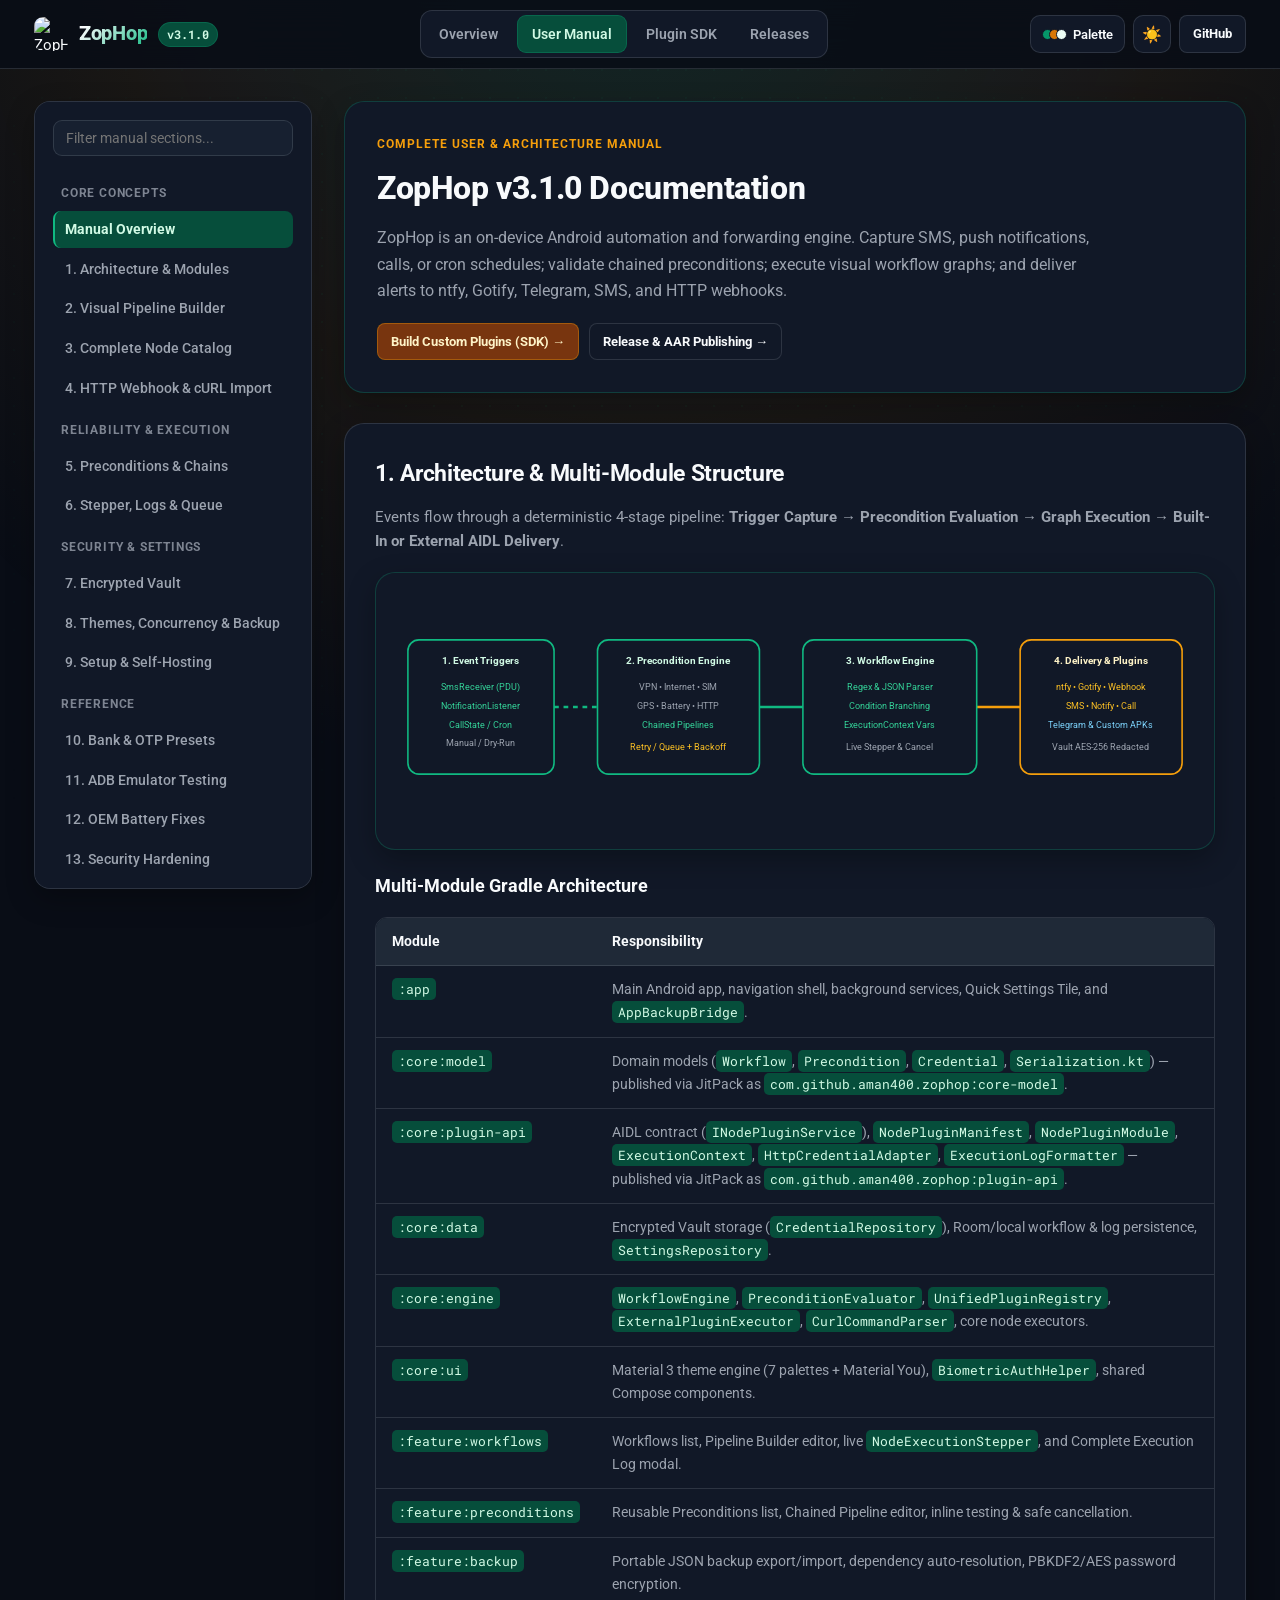
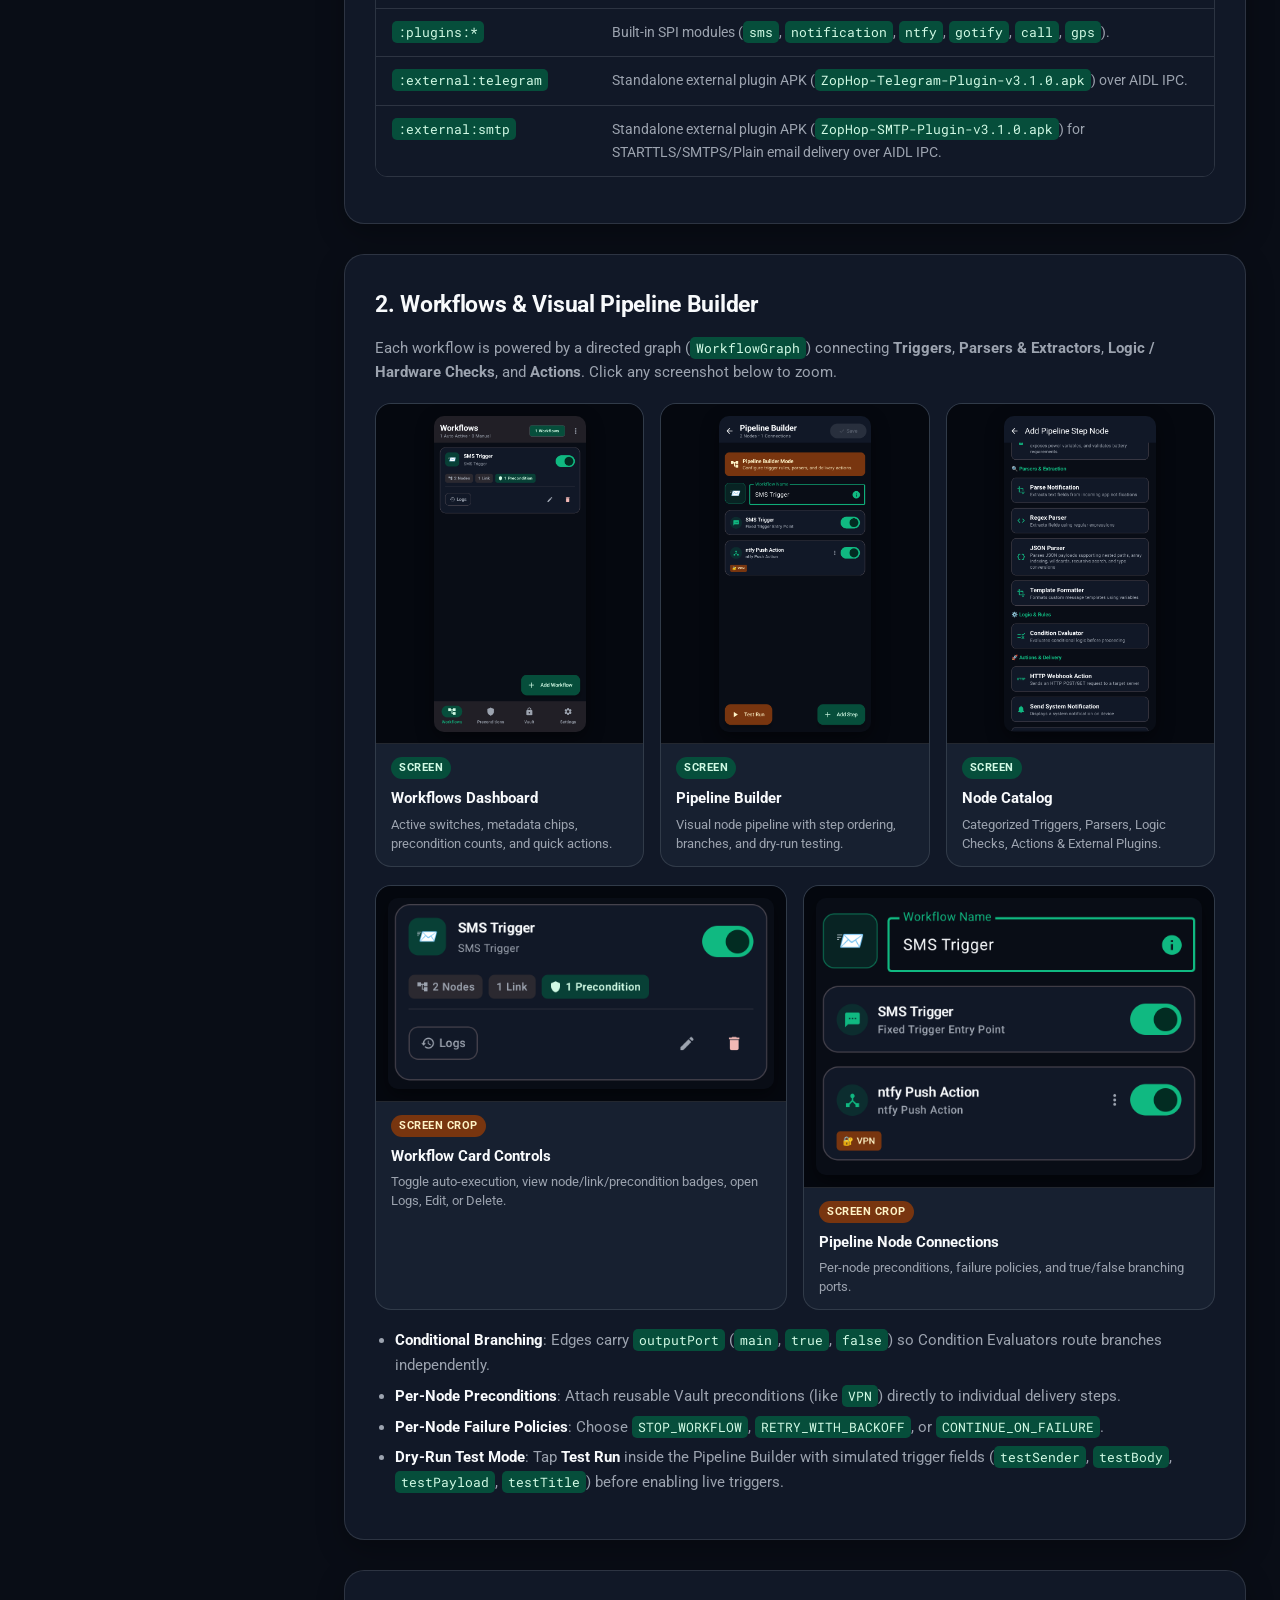
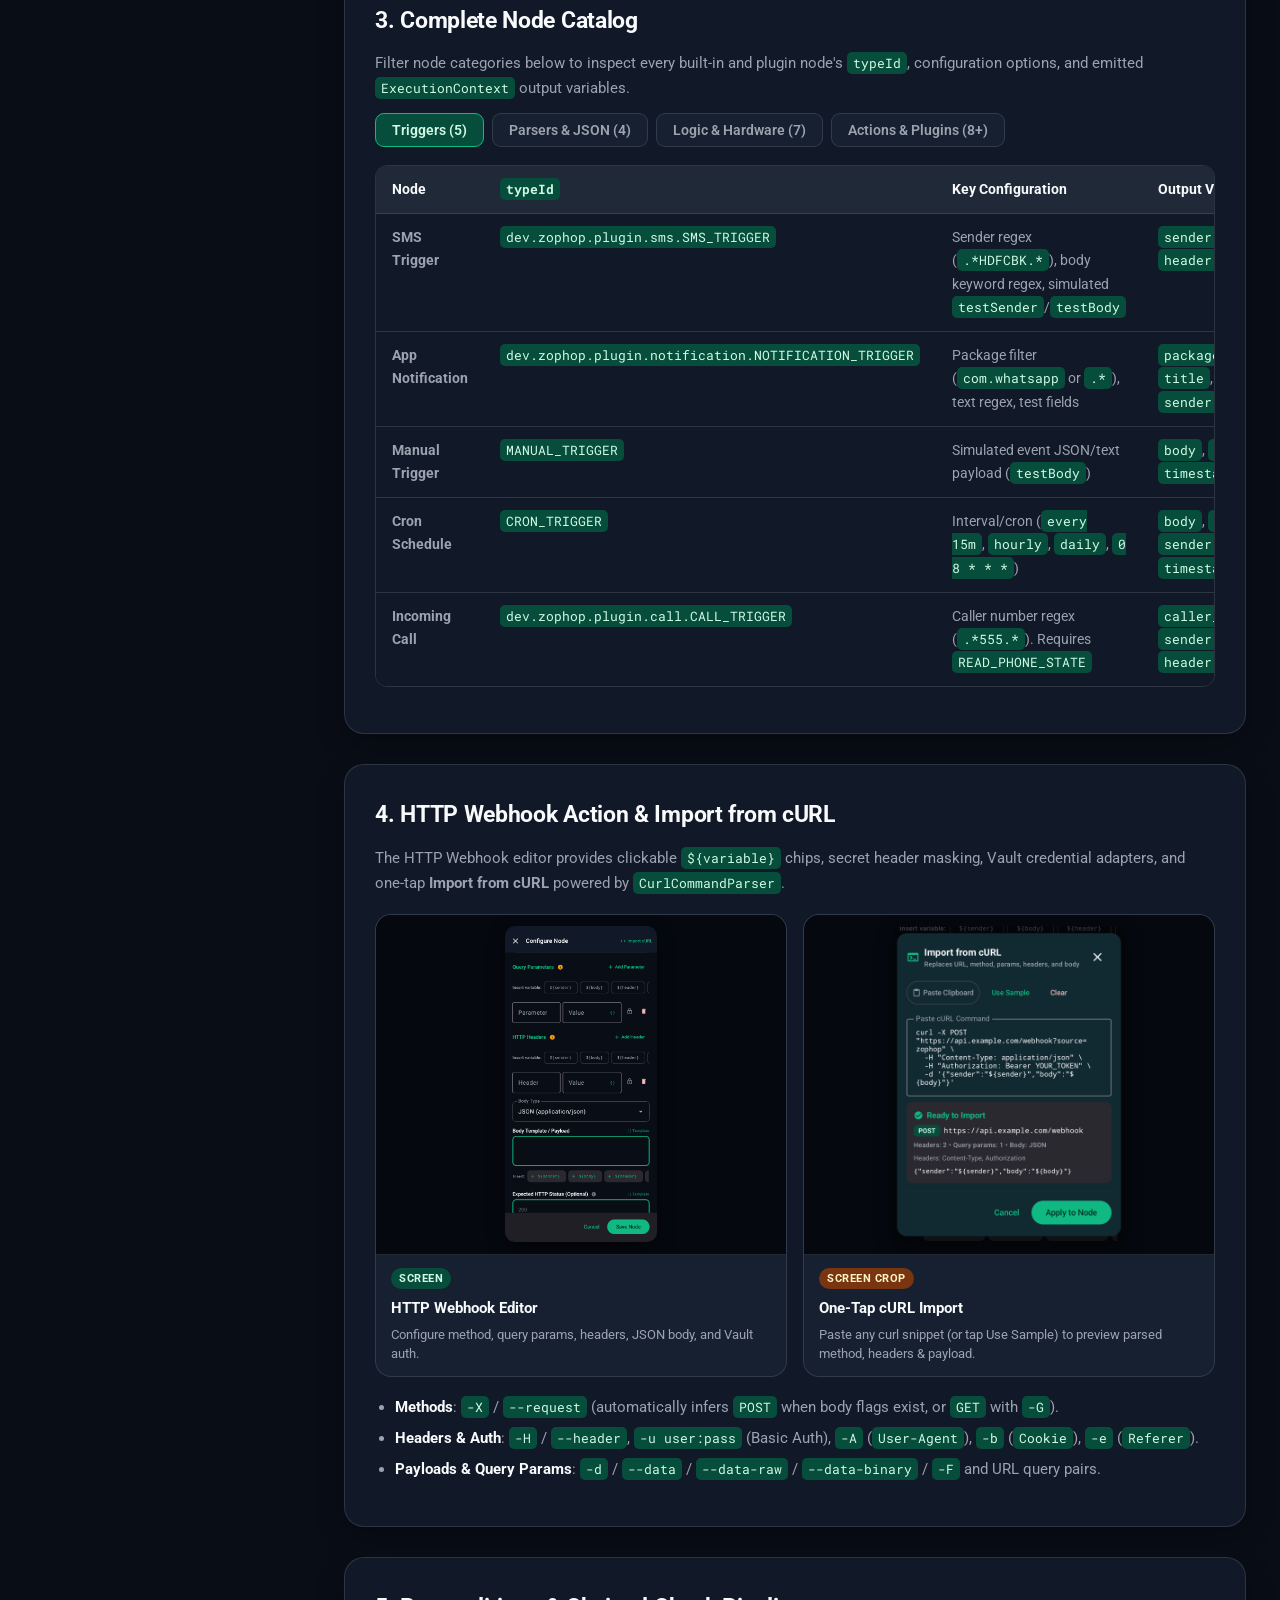
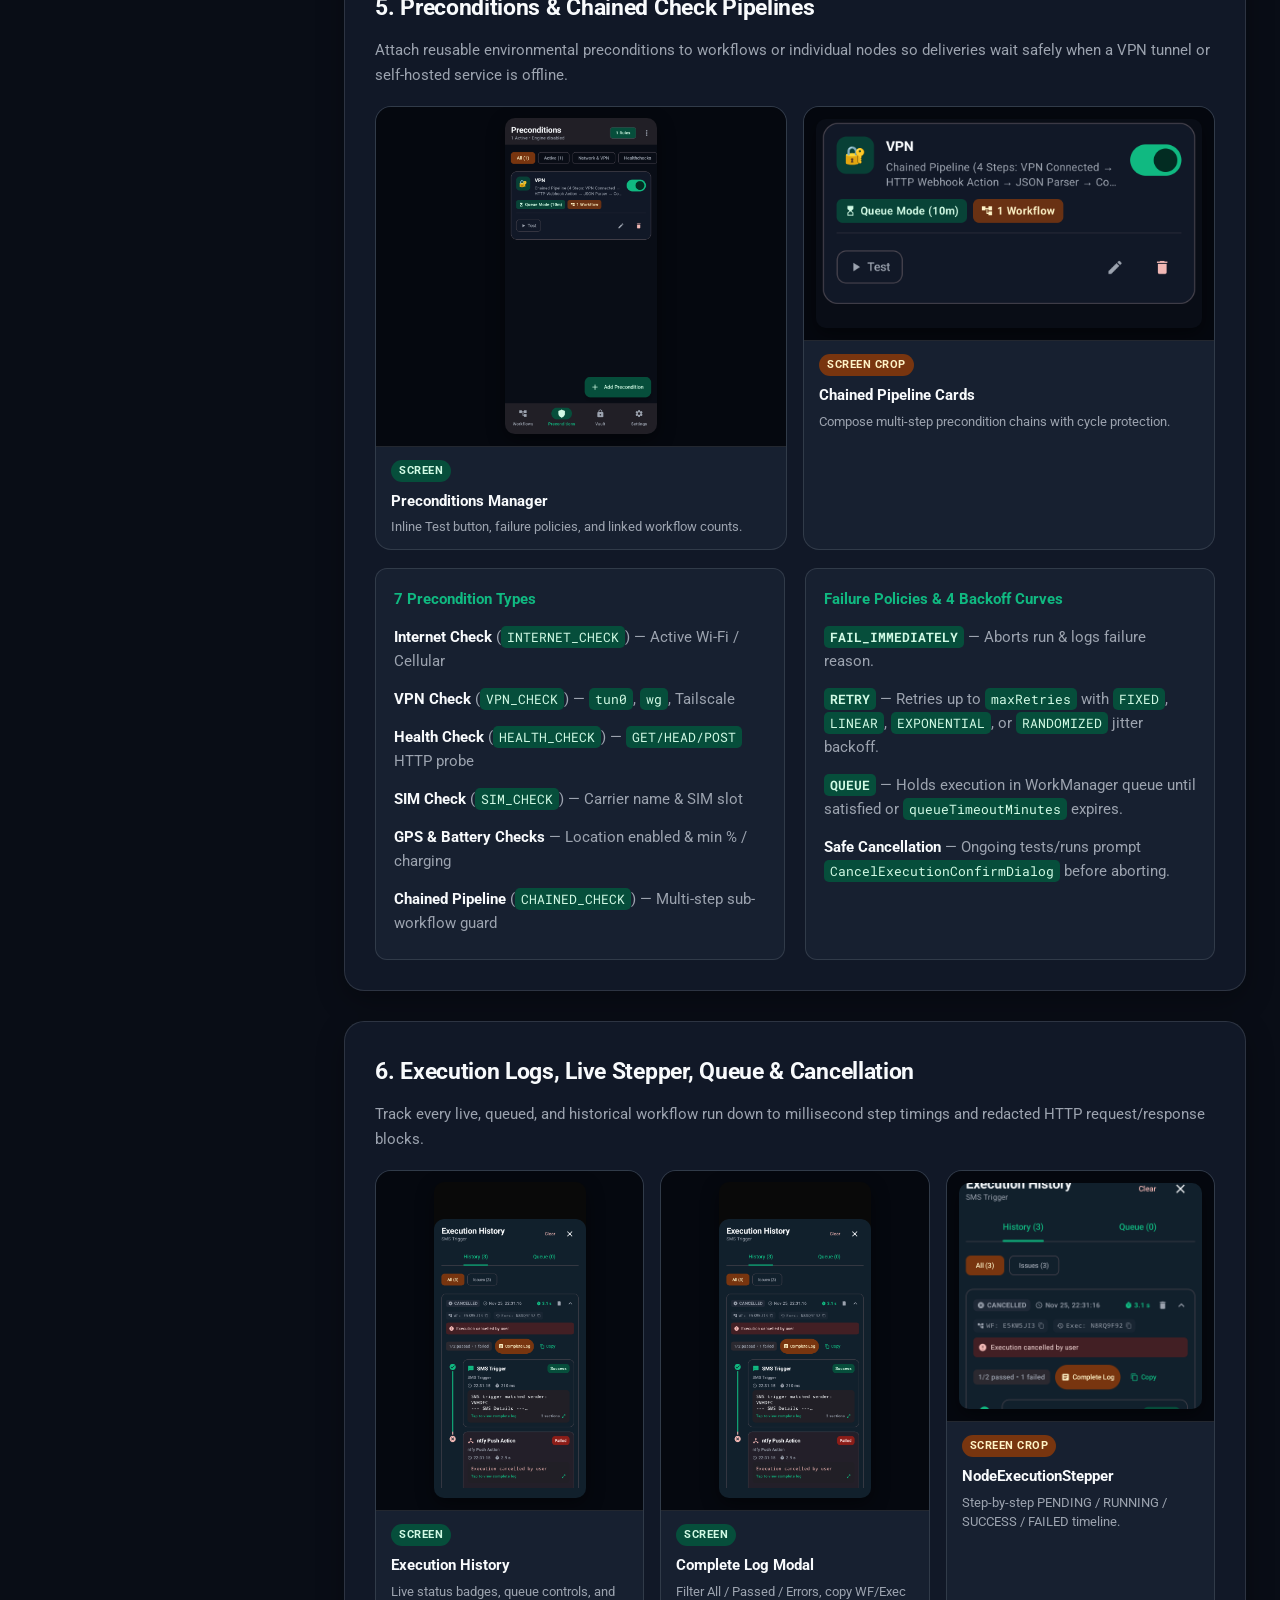
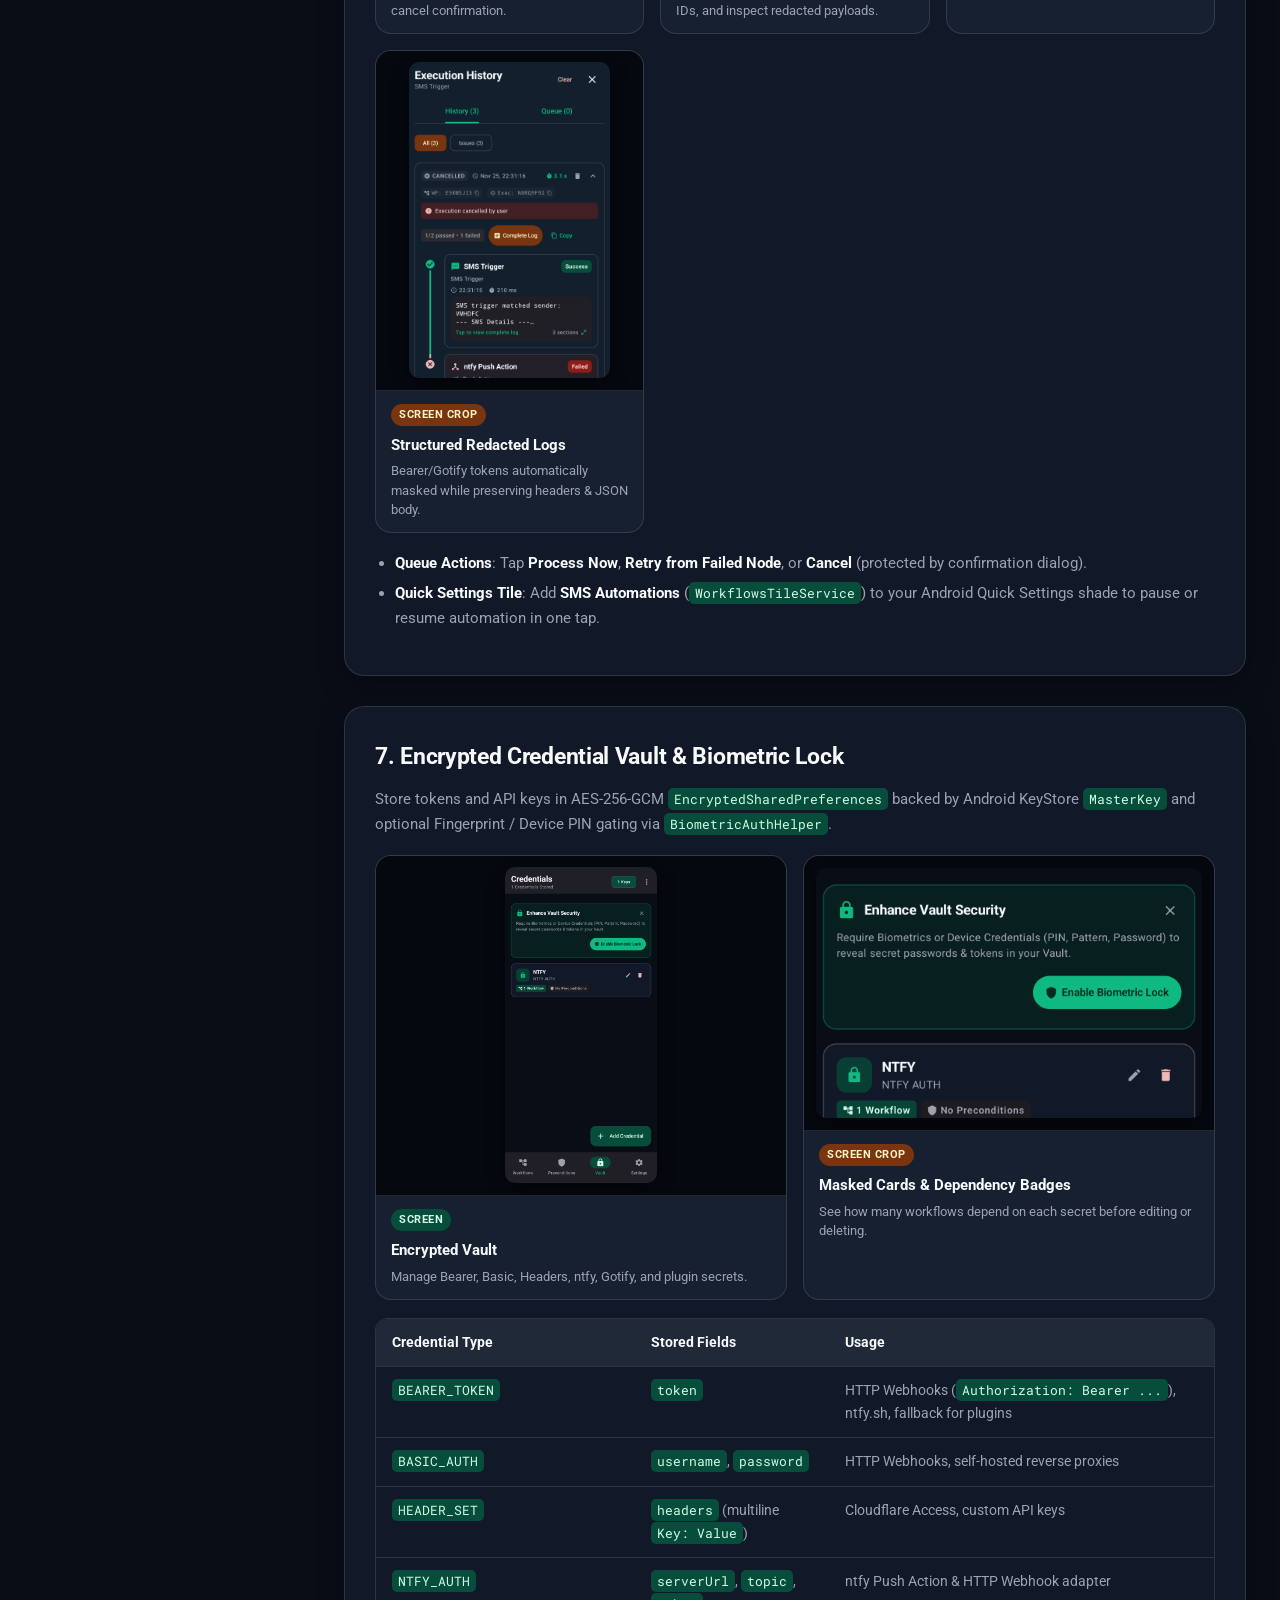
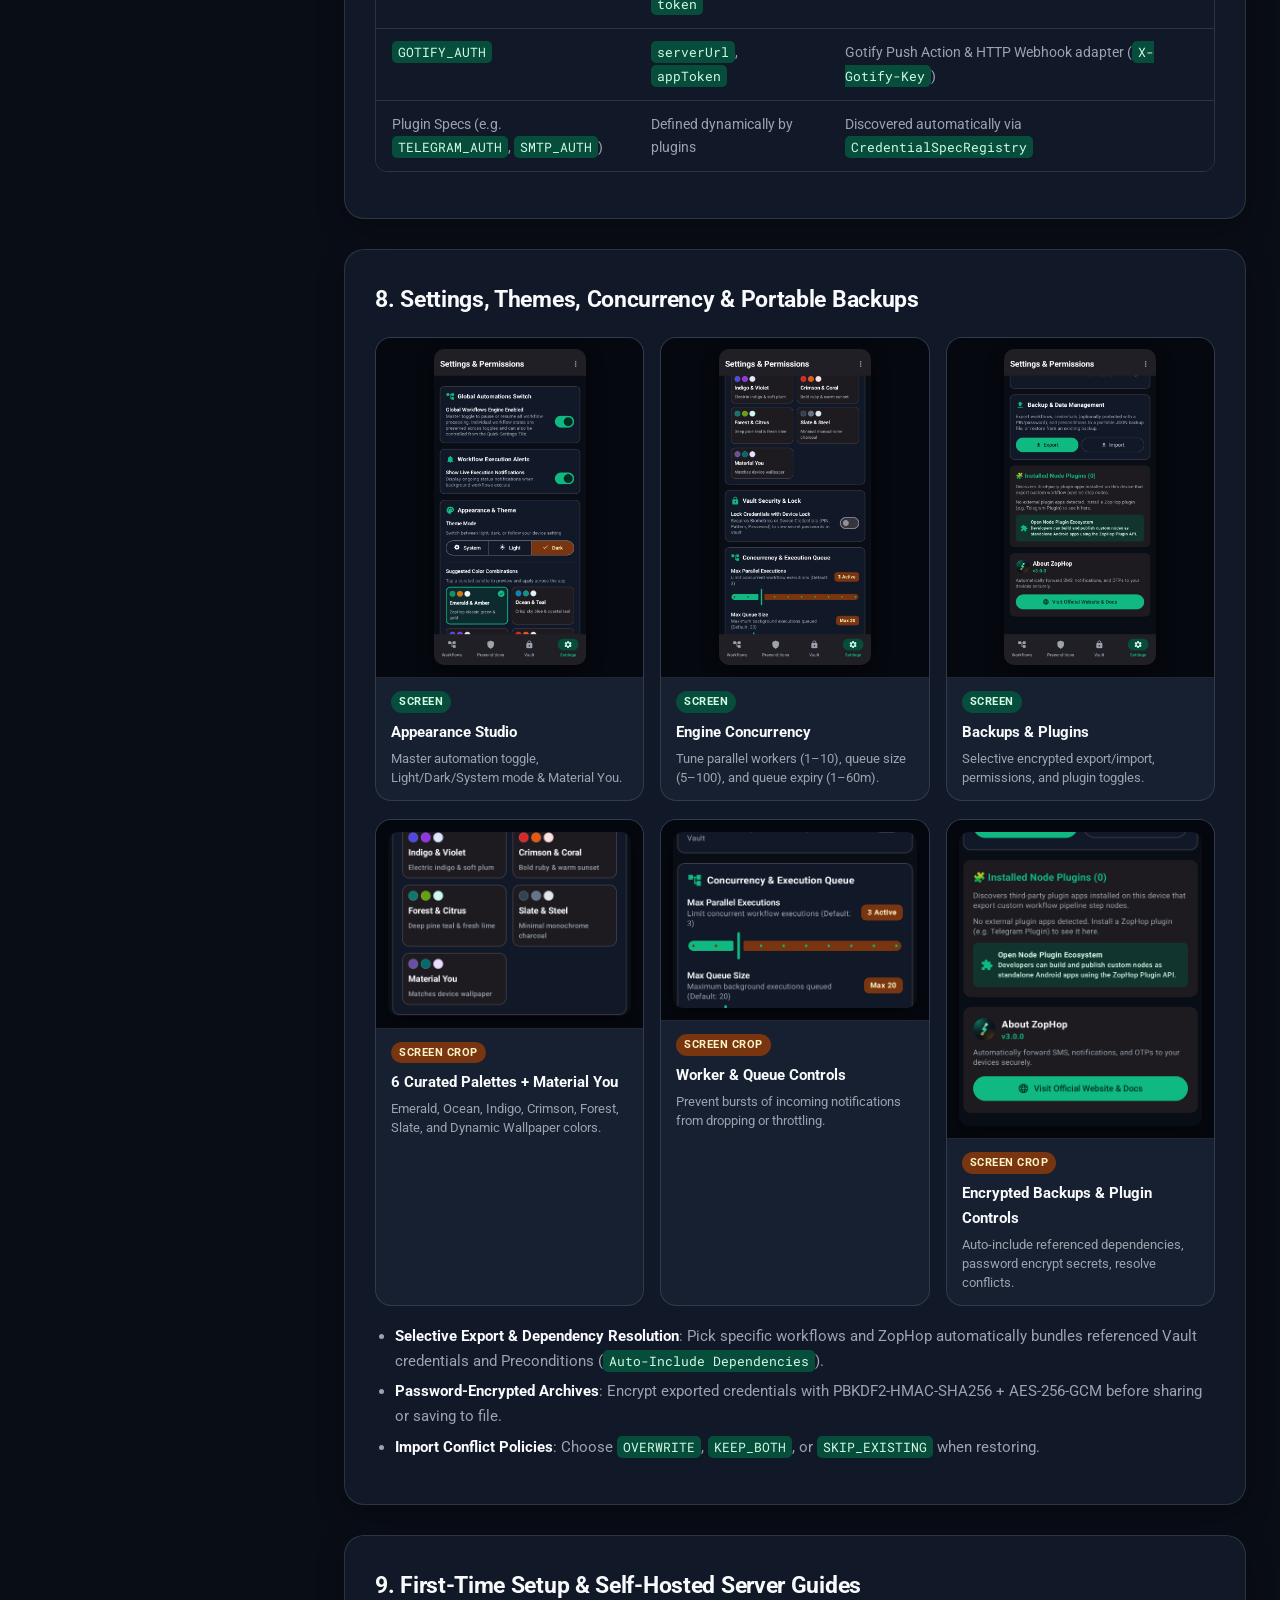
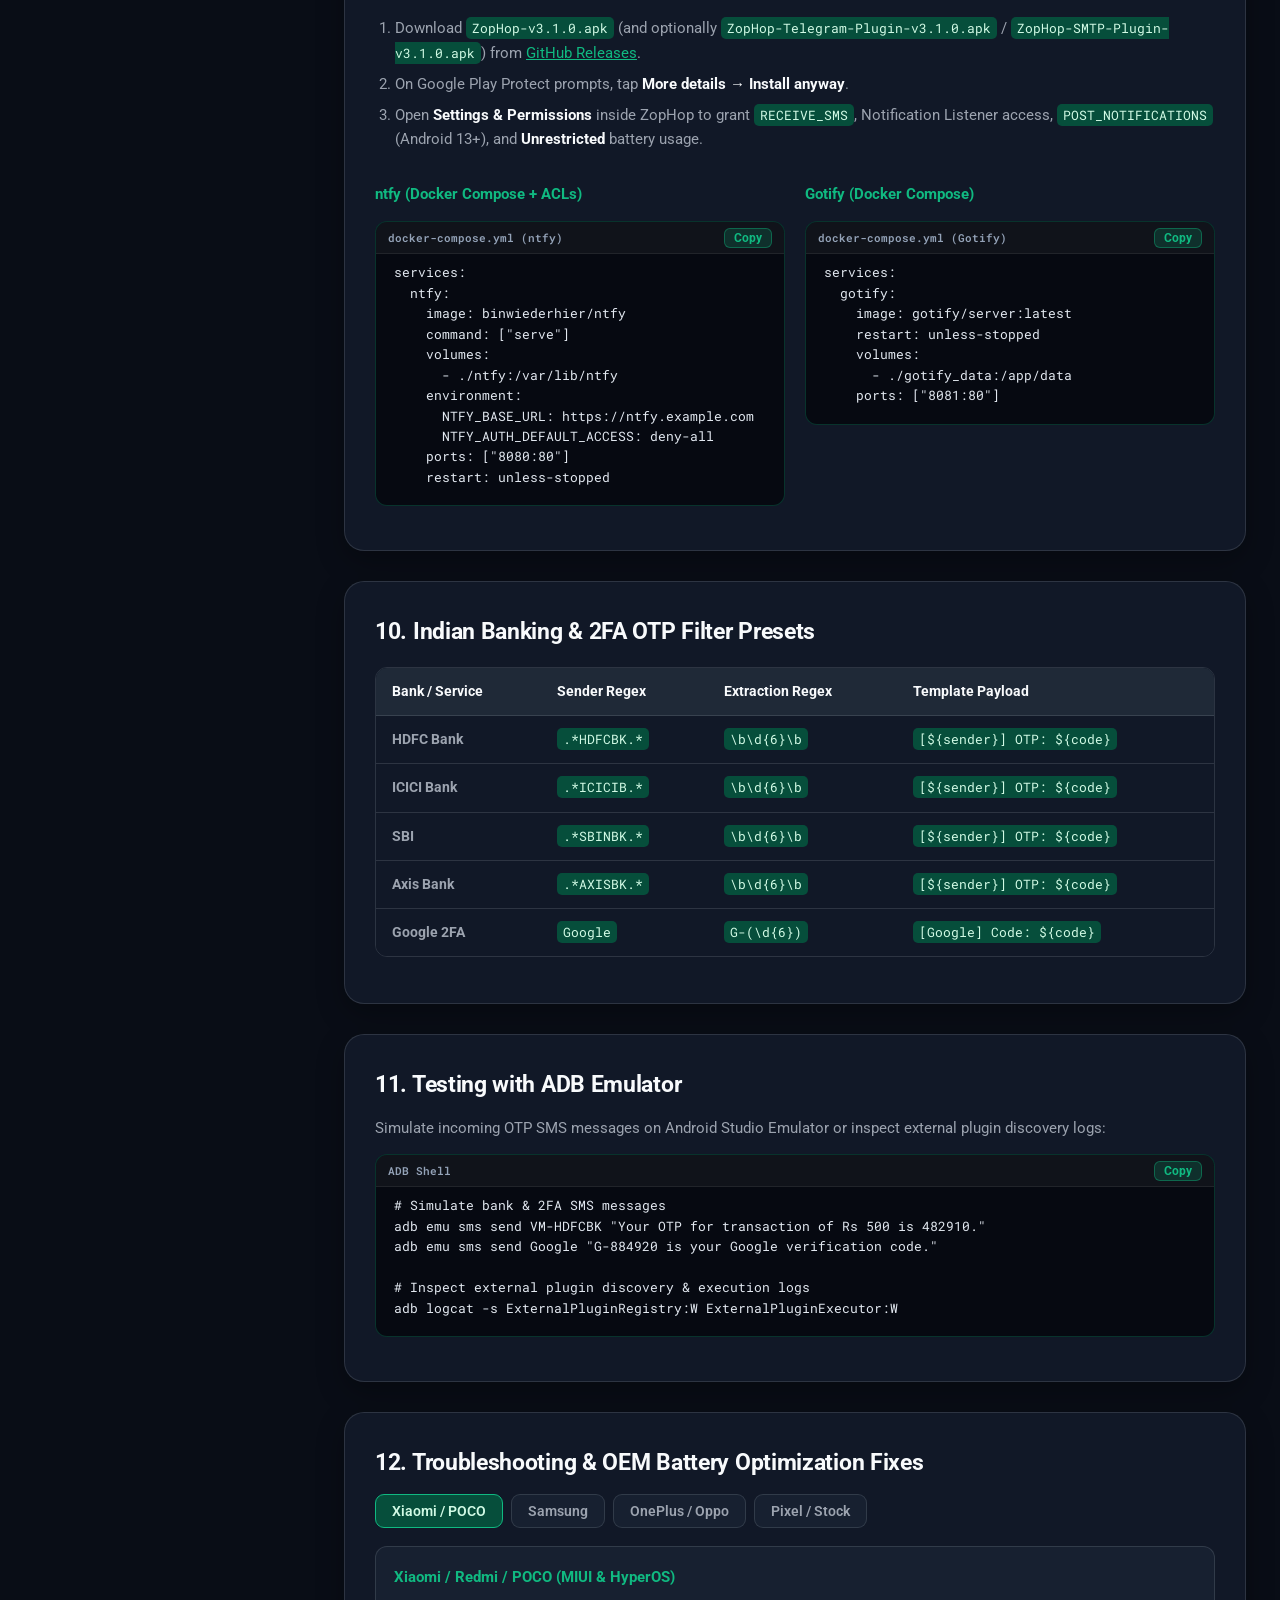
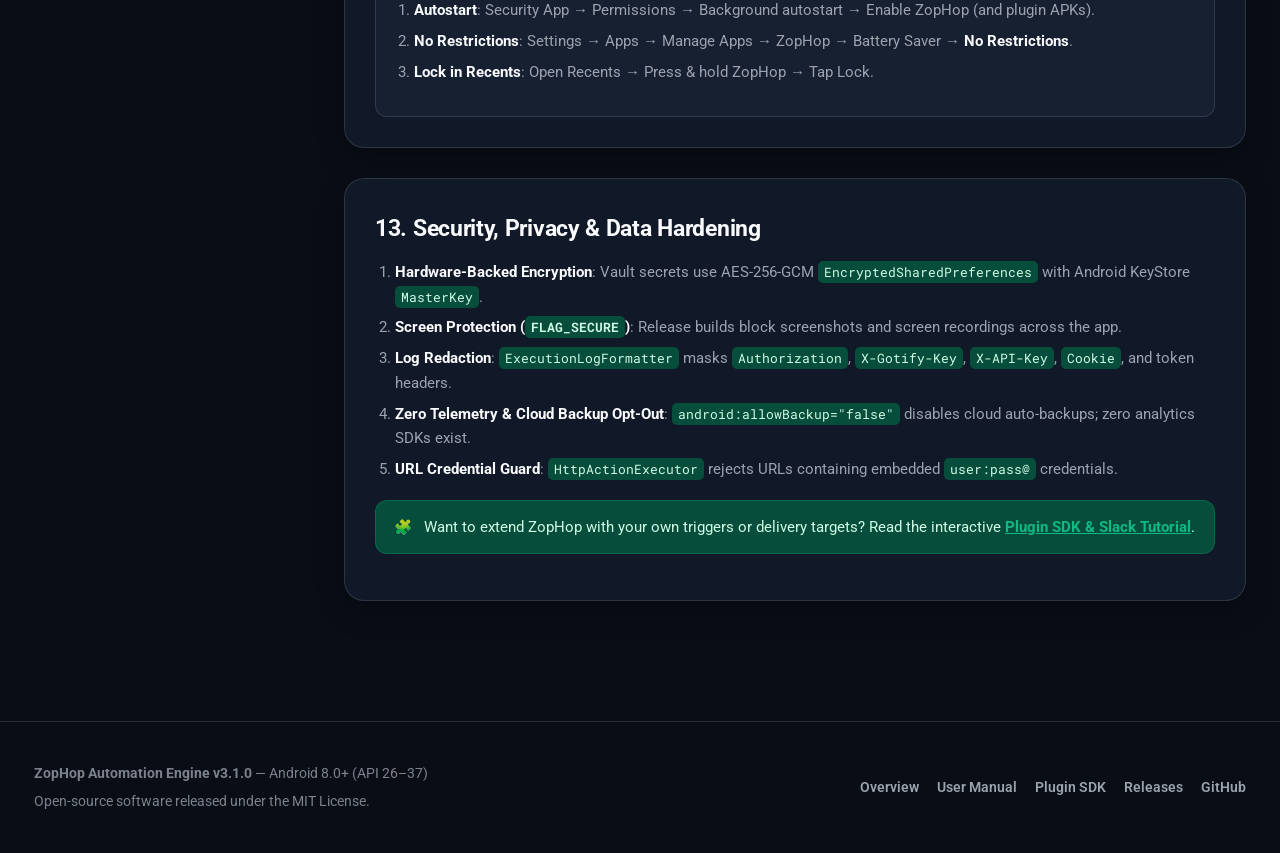
==== commit 8871b5b9: "chore(release): centralize ZOPHOP_VERSION across app, plugins, CI, and docs" ====
--- a/docs/manual.html
+++ b/docs/manual.html
@@ -4,13 +4,13 @@
   <meta charset="UTF-8">
   <meta name="viewport" content="width=device-width, initial-scale=1.0">
   <title>ZopHop User &amp; Feature Manual — Complete Documentation</title>
-  <meta name="description" content="Complete HTML documentation for ZopHop v3.0.0: Visual Workflow Builder, all 20+ nodes, JSON &amp; Regex parsers, cURL import, Preconditions, Live Execution Stepper, Biometric Vault, Themes, Concurrency &amp; Encrypted Backups.">
+  <meta name="description" content="Complete HTML documentation for ZopHop: Visual Workflow Builder, all 20+ nodes, JSON &amp; Regex parsers, cURL import, Preconditions, Live Execution Stepper, Biometric Vault, Themes, Concurrency &amp; Encrypted Backups.">
   <link rel="preconnect" href="https://fonts.googleapis.com">
   <link rel="preconnect" href="https://fonts.gstatic.com" crossorigin>
   <link href="https://fonts.googleapis.com/css2?family=Roboto:wght@400;500;700;900&family=Roboto+Mono:wght@400;500;700&display=swap" rel="stylesheet">
   <link rel="icon" type="image/svg+xml" href="assets/app-icon.svg">
   <link rel="stylesheet" href="styles.css">
-  <script>const APP_VERSION = "3.0.0";</script>
+  <script src="version.js" defer></script>
   <script src="docs.js" defer></script>
 </head>
 <body>
@@ -21,7 +21,7 @@
       <a href="index.html" class="logo">
         <img src="assets/app-icon.svg" alt="ZopHop Logo" class="logo-img">
         <span class="logo-title">ZopHop</span>
-        <span class="logo-ver app-version-v">v3.0.0</span>
+        <span class="logo-ver app-version-v">v1.0.0</span>
       </a>
 
       <nav class="nav-pages" aria-label="Documentation Pages">
@@ -80,7 +80,7 @@
       <main class="docs-content">
         <div class="doc-hero" id="overview">
           <span class="section-tag">Complete User &amp; Architecture Manual</span>
-          <h1 class="section-title">ZopHop <span class="app-version-v">v3.0.0</span> Documentation</h1>
+          <h1 class="section-title">ZopHop <span class="app-version-v">v1.0.0</span> Documentation</h1>
           <p class="section-subtitle" style="margin-bottom: 18px;">
             ZopHop is an on-device Android automation and forwarding engine. Capture SMS, push notifications, calls, or cron schedules; validate chained preconditions; execute visual workflow graphs; and deliver alerts to ntfy, Gotify, Telegram, SMS, and HTTP webhooks.
           </p>
@@ -150,7 +150,8 @@
                 <tr><td><code>:feature:preconditions</code></td><td>Reusable Preconditions list, Chained Pipeline editor, inline testing &amp; safe cancellation.</td></tr>
                 <tr><td><code>:feature:backup</code></td><td>Portable JSON backup export/import, dependency auto-resolution, PBKDF2/AES password encryption.</td></tr>
                 <tr><td><code>:plugins:*</code></td><td>Built-in SPI modules (<code>sms</code>, <code>notification</code>, <code>ntfy</code>, <code>gotify</code>, <code>call</code>, <code>gps</code>).</td></tr>
-                <tr><td><code>:external:telegram</code></td><td>Standalone external plugin APK (<code>ZopHop-Telegram-Plugin-v1.0.apk</code>) over AIDL IPC.</td></tr>
+                <tr><td><code>:external:telegram</code></td><td>Standalone external plugin APK (<code class="app-telegram-apk-name">ZopHop-Telegram-Plugin-v1.0.0.apk</code>) over AIDL IPC.</td></tr>
+                <tr><td><code>:external:smtp</code></td><td>Standalone external plugin APK (<code class="app-smtp-apk-name">ZopHop-SMTP-Plugin-v1.0.0.apk</code>) for STARTTLS/SMTPS/Plain email delivery over AIDL IPC.</td></tr>
               </tbody>
             </table>
           </div>
@@ -275,7 +276,8 @@
                   <tr><td><strong>Send SMS</strong></td><td><code>dev.zophop.plugin.sms.SEND_SMS_ACTION</code></td><td>Sends outbound SMS via device SIM. Requires <code>SEND_SMS</code> permission.</td></tr>
                   <tr><td><strong>Get GPS Location</strong></td><td><code>dev.zophop.plugin.gps.GET_LOCATION_ACTION</code></td><td>Fetches coordinates and writes <code>latitude</code>, <code>longitude</code>, <code>accuracy</code>, <code>maps_url</code>.</td></tr>
                   <tr><td><strong>Answer / Disconnect Call</strong></td><td><code>dev.zophop.plugin.call.*</code></td><td>Rejects or answers incoming calls paired with <code>CALL_TRIGGER</code> (Android 9+).</td></tr>
-                  <tr><td><strong>Telegram Bot</strong> <span class="pill sky">External APK</span></td><td><code>dev.zophop.plugin.telegram.TELEGRAM_ACTION</code></td><td>Sends messages via <code>@BotFather</code> token (<code>TELEGRAM_AUTH</code>). Requires <code>ZopHop-Telegram-Plugin-v1.0.apk</code>.</td></tr>
+                  <tr><td><strong>Telegram Bot</strong> <span class="pill sky">External APK</span></td><td><code>dev.zophop.plugin.telegram.TELEGRAM_ACTION</code></td><td>Sends messages via <code>@BotFather</code> token (<code>TELEGRAM_AUTH</code>). Requires <code class="app-telegram-apk-name">ZopHop-Telegram-Plugin-v1.0.0.apk</code>.</td></tr>
+                  <tr><td><strong>Send Email (SMTP)</strong> <span class="pill sky">External APK</span></td><td><code>dev.zophop.plugin.smtp.SMTP_ACTION</code></td><td>Sends plain-text or HTML emails via STARTTLS, SMTPS, or Plain SMTP (<code>SMTP_AUTH</code>). Requires <code class="app-smtp-apk-name">ZopHop-SMTP-Plugin-v1.0.0.apk</code>.</td></tr>
                 </tbody>
               </table>
             </div>
@@ -400,7 +402,7 @@
                 <tr><td><code>HEADER_SET</code></td><td><code>headers</code> (multiline <code>Key: Value</code>)</td><td>Cloudflare Access, custom API keys</td></tr>
                 <tr><td><code>NTFY_AUTH</code></td><td><code>serverUrl</code>, <code>topic</code>, <code>token</code></td><td>ntfy Push Action &amp; HTTP Webhook adapter</td></tr>
                 <tr><td><code>GOTIFY_AUTH</code></td><td><code>serverUrl</code>, <code>appToken</code></td><td>Gotify Push Action &amp; HTTP Webhook adapter (<code>X-Gotify-Key</code>)</td></tr>
-                <tr><td>Plugin Specs (e.g. <code>TELEGRAM_AUTH</code>)</td><td>Defined dynamically by plugins</td><td>Discovered automatically via <code>CredentialSpecRegistry</code></td></tr>
+                <tr><td>Plugin Specs (e.g. <code>TELEGRAM_AUTH</code>, <code>SMTP_AUTH</code>)</td><td>Defined dynamically by plugins</td><td>Discovered automatically via <code>CredentialSpecRegistry</code></td></tr>
               </tbody>
             </table>
           </div>
@@ -451,7 +453,7 @@
         <section class="doc-section" id="setup">
           <h2>9. First-Time Setup &amp; Self-Hosted Server Guides</h2>
           <ol>
-            <li>Download <code class="app-apk-name">ZopHop-v3.0.0.apk</code> (and optionally <code>ZopHop-Telegram-Plugin-v1.0.apk</code>) from <a href="https://github.com/aman400/zophop/releases" target="_blank">GitHub Releases</a>.</li>
+            <li>Download <code class="app-apk-name">ZopHop-v1.0.0.apk</code> (and optionally <code class="app-telegram-apk-name">ZopHop-Telegram-Plugin-v1.0.0.apk</code> / <code class="app-smtp-apk-name">ZopHop-SMTP-Plugin-v1.0.0.apk</code>) from <a href="https://github.com/aman400/zophop/releases" target="_blank">GitHub Releases</a>.</li>
             <li>On Google Play Protect prompts, tap <strong>More details → Install anyway</strong>.</li>
             <li>Open <strong>Settings &amp; Permissions</strong> inside ZopHop to grant <code>RECEIVE_SMS</code>, Notification Listener access, <code>POST_NOTIFICATIONS</code> (Android 13+), and <strong>Unrestricted</strong> battery usage.</li>
           </ol>
@@ -589,7 +591,7 @@
   <footer class="site-footer">
     <div class="container footer-content">
       <div>
-        <p><strong>ZopHop Automation Engine <span class="app-version-v">v3.0.0</span></strong> — Android 8.0+ (API 26–37)</p>
+        <p><strong>ZopHop Automation Engine <span class="app-version-v">v1.0.0</span></strong> — Android 8.0+ (API 26–37)</p>
         <p style="margin-top: 4px;">Open-source software released under the MIT License.</p>
       </div>
       <div class="footer-links">
--- a/docs/styles.css
+++ b/docs/styles.css
@@ -318,18 +318,103 @@
 }
 
 * { box-sizing: border-box; margin: 0; padding: 0; }
-html { scroll-behavior: smooth; scroll-padding-top: 86px; }
+html {
+  scroll-behavior: smooth;
+  scroll-padding-top: 86px;
+  background-color: var(--bg);
+  transition: background-color 0.2s ease;
+}
 
 body {
   font-family: var(--font-sans);
-  background-color: var(--bg);
+  background-color: transparent;
   background-image: var(--bg-aura);
   background-attachment: fixed;
   color: var(--text);
   line-height: 1.65;
   font-size: 15px;
   overflow-x: hidden;
-  transition: background-color 0.2s ease, color 0.2s ease;
+  position: relative;
+  transition: color 0.2s ease;
+}
+
+/* ---------------- Subtle Background Canvas & Sprites ---------------- */
+.bg-sprites {
+  position: fixed;
+  inset: 0;
+  z-index: -1;
+  pointer-events: none;
+  overflow: hidden;
+  user-select: none;
+}
+
+.bg-sprites::before {
+  content: "";
+  position: absolute;
+  inset: 0;
+  background-image: radial-gradient(color-mix(in srgb, var(--primary) 24%, transparent) 1px, transparent 1px);
+  background-size: 28px 28px;
+  opacity: 0.24;
+  -webkit-mask-image: radial-gradient(ellipse 85% 75% at 50% 35%, rgba(0, 0, 0, 0.9) 20%, transparent 100%);
+  mask-image: radial-gradient(ellipse 85% 75% at 50% 35%, rgba(0, 0, 0, 0.9) 20%, transparent 100%);
+}
+
+[data-theme="light"] .bg-sprites::before {
+  opacity: 0.32;
+}
+
+.bg-sprite {
+  position: absolute;
+  color: var(--primary);
+  opacity: 0.065;
+  will-change: transform;
+  animation: spriteDriftA 22s ease-in-out infinite alternate;
+}
+
+.bg-sprite--accent {
+  color: var(--secondary);
+  opacity: 0.055;
+  animation-name: spriteDriftB;
+  animation-duration: 26s;
+}
+
+[data-theme="light"] .bg-sprite {
+  opacity: 0.085;
+}
+
+[data-theme="light"] .bg-sprite--accent {
+  opacity: 0.075;
+}
+
+.bg-sprite svg {
+  display: block;
+  width: 100%;
+  height: 100%;
+}
+
+.bg-sprite--bolt    { top: 11%; left: 3%;   width: clamp(82px, 8vw, 124px);  animation-delay: -2s; }
+.bg-sprite--sms     { top: 12%; right: 3.5%; width: clamp(74px, 7vw, 108px);  animation-delay: -7s; }
+.bg-sprite--cron    { top: 27%; left: 10%;  width: clamp(56px, 5vw, 78px);   animation-delay: -11s; }
+.bg-sprite--graph   { top: 44%; left: 1.8%; width: clamp(92px, 9vw, 134px);  animation-delay: -4s; }
+.bg-sprite--webhook { top: 47%; right: 2.2%; width: clamp(84px, 8vw, 118px);  animation-delay: -13s; }
+.bg-sprite--pulse   { bottom: 28%; right: 9.5%; width: clamp(60px, 5.5vw, 86px); animation-delay: -5s; }
+.bg-sprite--vault   { bottom: 11%; left: 4%; width: clamp(72px, 6.8vw, 98px); animation-delay: -9s; }
+.bg-sprite--plugin  { bottom: 12%; right: 4%; width: clamp(78px, 7.2vw, 108px); animation-delay: -16s; }
+
+@keyframes spriteDriftA {
+  0%   { transform: translate3d(0, 0, 0) rotate(-3deg); }
+  50%  { transform: translate3d(8px, -12px, 0) rotate(2deg); }
+  100% { transform: translate3d(-6px, 10px, 0) rotate(-1deg); }
+}
+
+@keyframes spriteDriftB {
+  0%   { transform: translate3d(0, 0, 0) rotate(3deg); }
+  50%  { transform: translate3d(-10px, 10px, 0) rotate(-2deg); }
+  100% { transform: translate3d(7px, -9px, 0) rotate(2deg); }
+}
+
+@media (prefers-reduced-motion: reduce) {
+  .bg-sprite { animation: none; }
 }
 
 a { color: var(--primary); }
@@ -1361,4 +1446,7 @@
   .palette-btn-label { display: none; }
   .grid-2, .grid-3 { grid-template-columns: 1fr; }
   .doc-section, .doc-hero { padding: 20px; }
-}
+  .bg-sprite--cron, .bg-sprite--pulse { display: none; }
+  .bg-sprite { opacity: 0.045; }
+  [data-theme="light"] .bg-sprite { opacity: 0.06; }
+}
